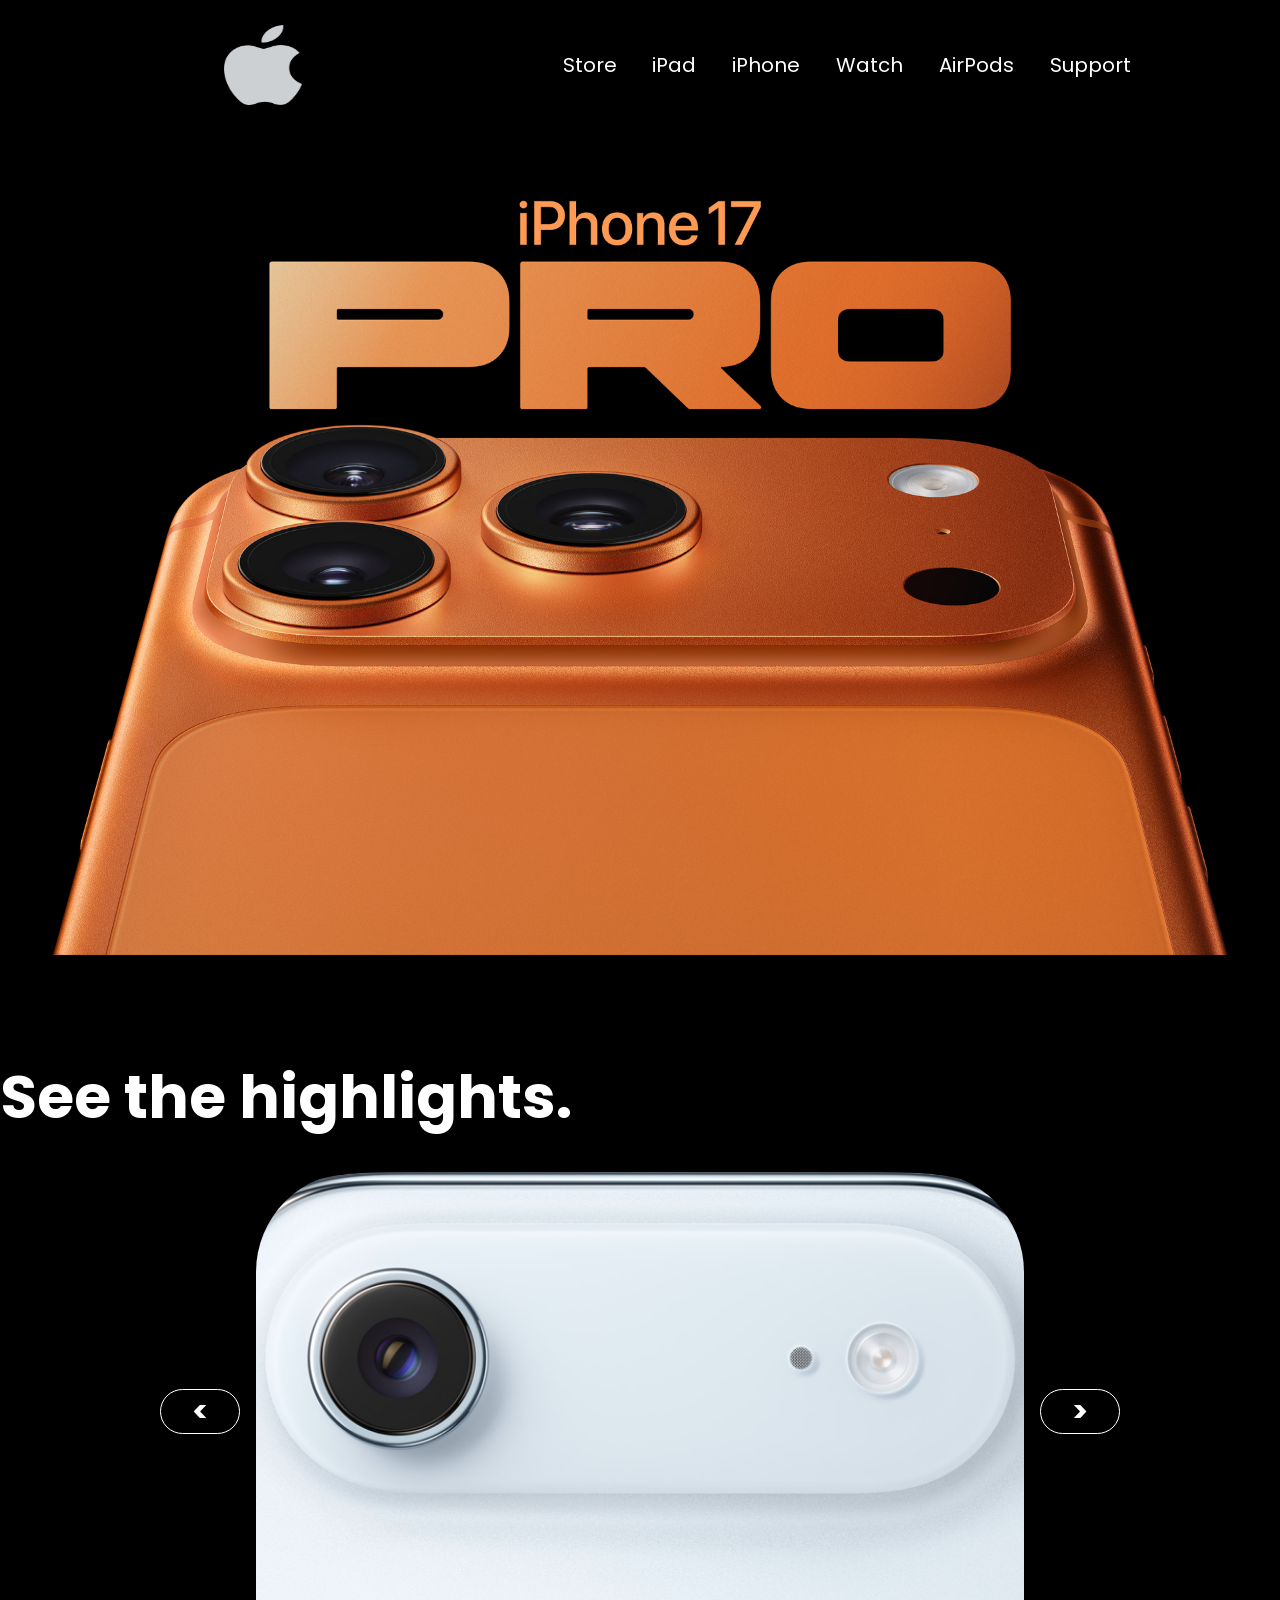
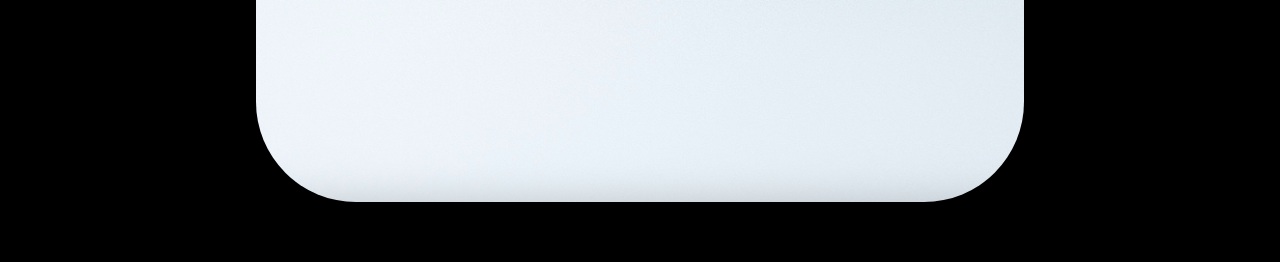
==== Project5/index.html @ 66a8f42d "⚡ Bolt: optimize asset loading and defer offscreen carousel images in Project5 - Preload critical he" ====
<!doctype html>
<html lang="en">
  <head>
    <meta charset="UTF-8" />
    <meta name="viewport" content="width=device-width, initial-scale=1.0" />
    <title>Iphone 17 pro max</title>
    <!-- Preload critical hero image above the fold to accelerate Largest Contentful Paint (LCP) -->
    <link
      rel="preload"
      as="image"
      href="./Assets/hero__bdntboqignj6_xlarge.jpg"
      fetchpriority="high"
    />
    <link rel="stylesheet" href="styles.css" />
    <link rel="preconnect" href="https://fonts.googleapis.com" />
    <link rel="preconnect" href="https://fonts.gstatic.com" crossorigin />
    <!-- Prune font weights: request only the weights used by the stylesheet (400, 600, 700) instead of all 18 variations -->
    <link
      href="https://fonts.googleapis.com/css2?family=Poppins:wght@400;600;700&display=swap"
      rel="stylesheet"
    />
  </head>

  <body>
    <header class="header">
      <div class="logo">
        <img src="./Assets/apple_179309.png" alt="the apple logo" />
        <!-- <h3>Apple</h3> -->
      </div>
      <div class="links">
        <a href="#">Store</a>
        <!-- <a href="#">Mac</a> -->
        <a href="#">iPad</a>
        <a href="#">iPhone</a>
        <a href="#">Watch</a>
        <a href="#">AirPods</a>
        <!-- <a href="#">TV & Home</a> -->
        <!-- <a href="#">Entertainment</a> -->
        <!-- <a href="#">Accessories</a> -->
        <a href="#">Support</a>
      </div>
    </header>
    <section class="main">
      <div class="hero-image">
        <!-- Priority LCP hero image with high fetch priority and asynchronous decoding to unblock main thread -->
        <img
          src="./Assets/hero__bdntboqignj6_xlarge.jpg"
          alt="Iphone 17 pro max"
          fetchpriority="high"
          decoding="async"
        />
      </div>
    </section>
    <section id="specs" class="specs">
      <div class="intro">
        <h1>See the highlights.</h1>
      </div>
      <div class="carousel">
        <div class="slider-container">
          <!-- Converted CSS background-images to HTML img elements: eager load active slide, defer offscreen slides with loading="lazy" -->
          <div id="slider1" class="slider">
            <img
              src="./Assets/iPhone-Air-PNG.png"
              alt="iPhone Air"
              class="slider-img"
              fetchpriority="high"
              decoding="async"
            />
          </div>
          <div id="slider2" class="slider">
            <img
              src="./Assets/Apple-iPhone-17-Pro-PNG-1.png"
              alt="Apple iPhone 17 Pro"
              class="slider-img"
              loading="lazy"
              decoding="async"
            />
          </div>
          <div id="slider3" class="slider">
            <img
              src="./Assets/iphone-17-green.jpg"
              alt="iPhone 17 Green"
              class="slider-img"
              loading="lazy"
              decoding="async"
            />
          </div>
        </div>
      </div>

      <div class="navigations">
        <button class="prev" id="prev"><</button>
        <button class="next" id="next">></button>
      </div>
    </section>
    <script src="scripts.js"></script>
  </body>
</html>
---- Project5/styles.css ----
* {
  padding: 0;
  margin: 0;
  box-sizing: border-box;
  font-family: "poppins", sans-serif;
}
body {
  background: paleturquoise;
  width: 100%;
  height: 100vh;
}
.header {
  background: none;
  width: 100%;
  height: 130px;
  display: flex;
  justify-content: space-evenly;
  align-items: center;
  backdrop-filter: blur(10px);
  position: fixed;
}
.header-scroll {
  backdrop-filter: blur(10px);
}
.header img {
  width: 100px;
  height: 80px;
  margin: 10px 20px;
  color: #ffff;
}
.header .logo {
  /* background: tomato; */
  width: 300px;
  height: 130px;
  display: flex;
  justify-content: center;
  align-items: center;
}
.header .logo h3 {
  font-size: 35px;
  color: #ffff;
}
.header .links {
  /* background: palegreen; */
  width: 50%;
  height: 130px;
  display: flex;
  justify-content: space-evenly;
  align-items: center;
  text-decoration: none;
}
.header .links a {
  text-decoration: none;
  color: #ffff;
  font-size: 20px;
}
.header .links a:hover {
  color: tomato;
  border-bottom: 2px solid tomato;
  transition: 0.5s;
}
.main {
  width: 100%;
  background: rgb(0, 0, 0);
}
.main .hero-image {
  width: 100%;
}
.main .hero-image img {
  width: 100%;
  margin-top: 200px;
}
/* These are the phone highlights */

.specs {
  width: 100%;
  height: 100vh;
  background: rgb(0, 0, 0);
  display: flex;
  flex-direction: column;
  justify-content: center;
  align-items: center;
  /* border-radius: 20px; */
}
.specs .intro {
  width: 100%;
  height: 150px;
  display: flex;
  justify-content: left;
  align-items: center;
  color: #ffff;
}
.specs .intro h1 {
  font-size: 60px;
}
.slider-container {
  width: 100%;
  max-width: 60vw;
  height: 70vh;
  /* background-color: rgb(243, 141, 7); */
  display: flex;
  /* flex-direction: row; */
  /* justify-content: center; */
  /* align-items: center; */
  position: relative;
  /* overflow: hidden; */
  transition: 0.5s;
}
.slider {
  min-width: 100%;
  height: 100%;
  /* background: palegreen; */
  border-radius: 100px;
}

/* Converted background images to responsive HTML img tags with object-fit: cover */
.slider-img {
  width: 100%;
  height: 100%;
  object-fit: cover;
  border-radius: 100px;
  display: block;
}

.navigations {
  /* background: silver; */
  width: 100%;
  height: 50px;
  display: flex;
  justify-content: space-evenly;
  align-items: center;
  position: absolute;
  gap: 50%;
}
.navigations button {
  width: 80px;
  height: 90%;
  border: 1px solid rgb(255, 255, 255);
  background: none;
  font-size: 30px;
  cursor: pointer;
  border-radius: 50px;
  transition: 0.5s;
  color: #ffff;
  font-weight: bold;
}
.navigations button:hover {
  background-color: rgb(255, 115, 0);
  color: #ffff;
}

.carousel {
  width: 80%;
  max-width: 60vw;
  height: 70vh;
  /* border: 2px solid green; */
  display: flex;

  /* position: relative; */
  overflow: hidden;
}
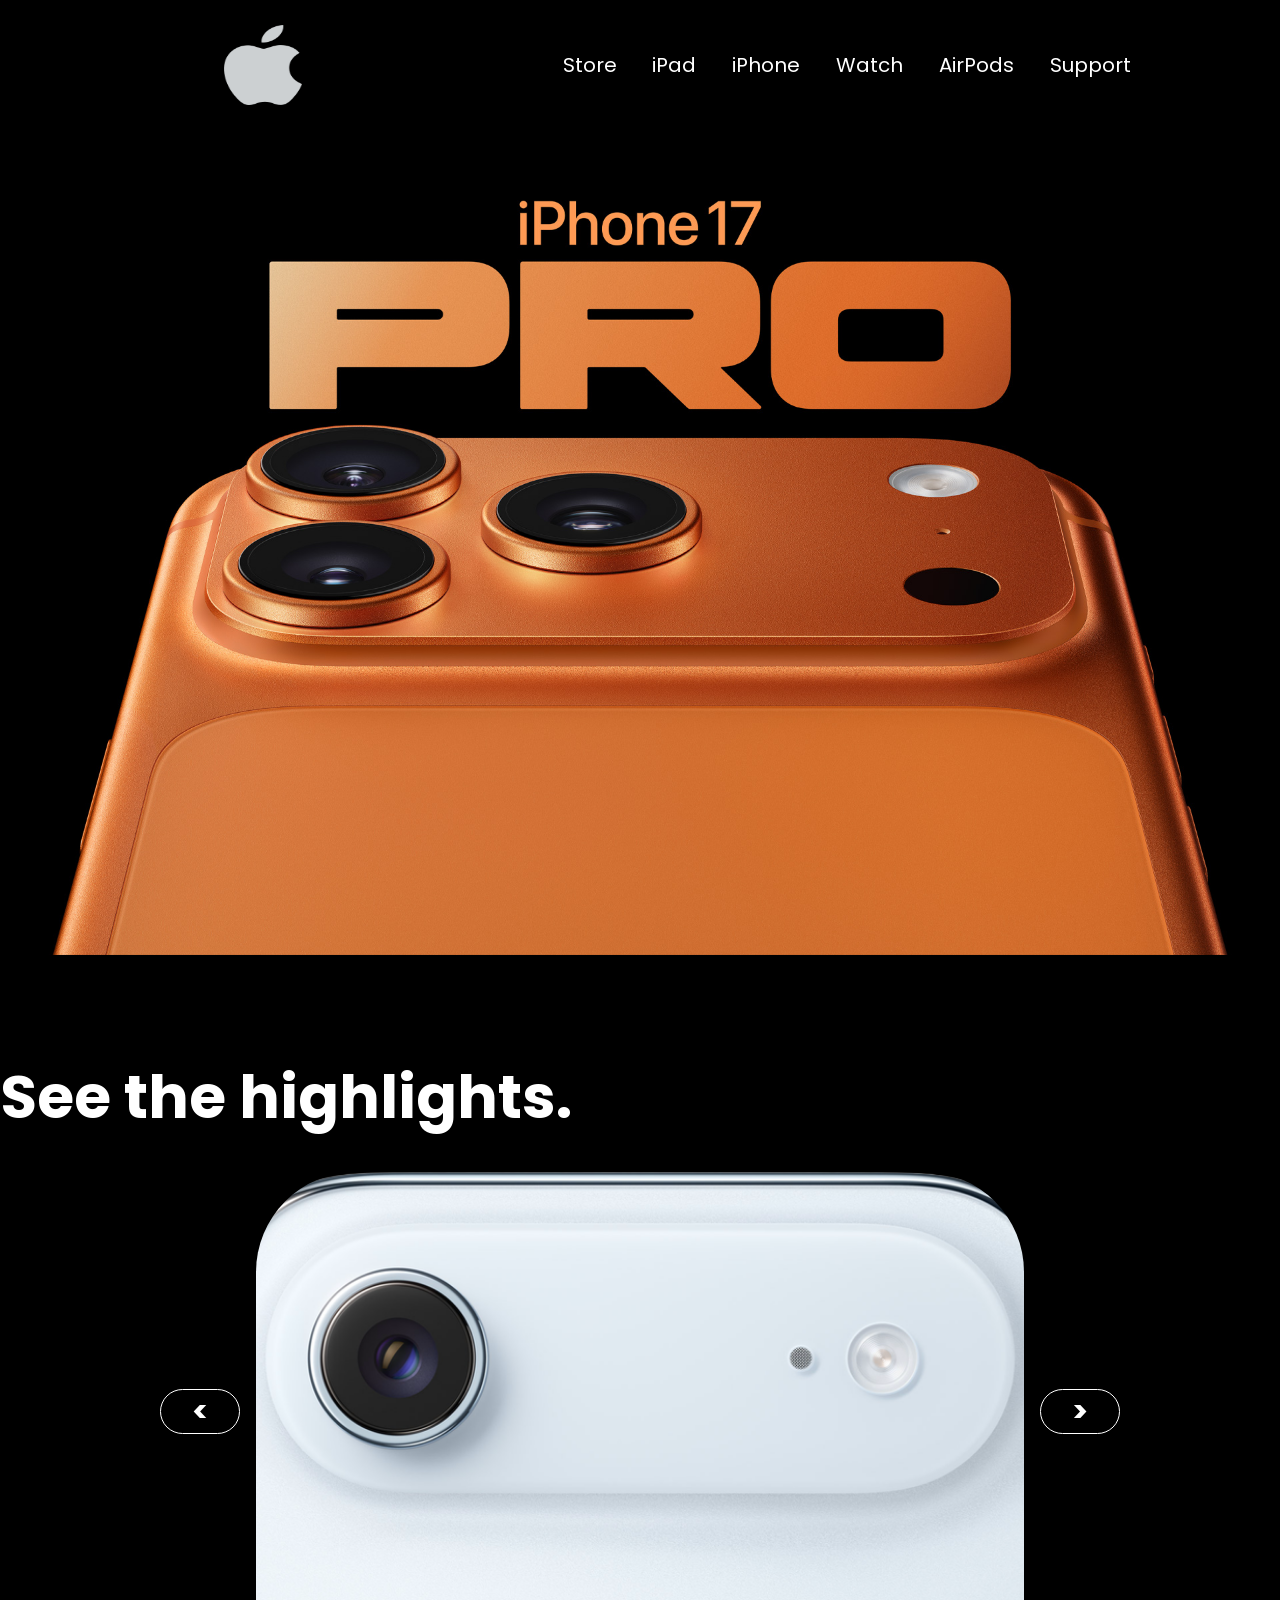
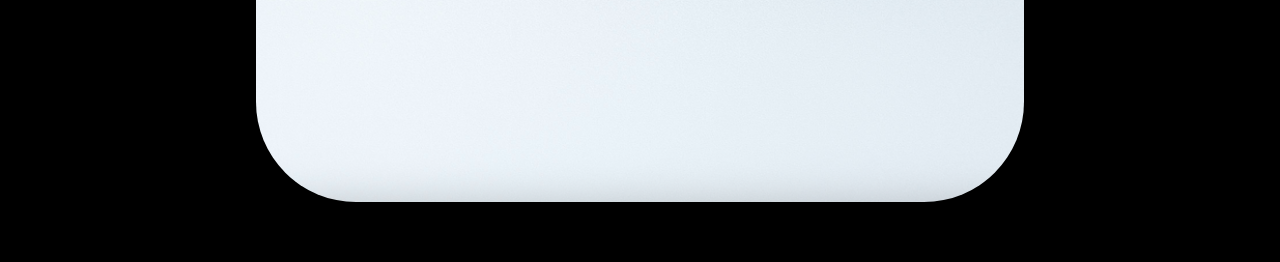
==== commit 3917d677: "⚡ Bolt: Lazy load offscreen carousel slide background images in Project5 Co-authored-by: KenRogers-x" ====
--- a/Project5/index.html
+++ b/Project5/index.html
@@ -1,98 +1,68 @@
-<!doctype html>
+<!DOCTYPE html>
 <html lang="en">
-  <head>
-    <meta charset="UTF-8" />
-    <meta name="viewport" content="width=device-width, initial-scale=1.0" />
+
+<head>
+    <meta charset="UTF-8">
+    <meta name="viewport" content="width=device-width, initial-scale=1.0">
     <title>Iphone 17 pro max</title>
-    <!-- Preload critical hero image above the fold to accelerate Largest Contentful Paint (LCP) -->
+    <link rel="stylesheet" href="styles.css">
+    <link rel="preconnect" href="https://fonts.googleapis.com">
+    <link rel="preconnect" href="https://fonts.gstatic.com" crossorigin>
     <link
-      rel="preload"
-      as="image"
-      href="./Assets/hero__bdntboqignj6_xlarge.jpg"
-      fetchpriority="high"
-    />
-    <link rel="stylesheet" href="styles.css" />
-    <link rel="preconnect" href="https://fonts.googleapis.com" />
-    <link rel="preconnect" href="https://fonts.gstatic.com" crossorigin />
-    <!-- Prune font weights: request only the weights used by the stylesheet (400, 600, 700) instead of all 18 variations -->
-    <link
-      href="https://fonts.googleapis.com/css2?family=Poppins:wght@400;600;700&display=swap"
-      rel="stylesheet"
-    />
-  </head>
+        href="https://fonts.googleapis.com/css2?family=Poppins:ital,wght@0,100;0,200;0,300;0,400;0,500;0,600;0,700;0,800;0,900;1,100;1,200;1,300;1,400;1,500;1,600;1,700;1,800;1,900&display=swap"
+        rel="stylesheet">
+</head>
 
-  <body>
+<body>
     <header class="header">
-      <div class="logo">
-        <img src="./Assets/apple_179309.png" alt="the apple logo" />
-        <!-- <h3>Apple</h3> -->
-      </div>
-      <div class="links">
-        <a href="#">Store</a>
-        <!-- <a href="#">Mac</a> -->
-        <a href="#">iPad</a>
-        <a href="#">iPhone</a>
-        <a href="#">Watch</a>
-        <a href="#">AirPods</a>
-        <!-- <a href="#">TV & Home</a> -->
-        <!-- <a href="#">Entertainment</a> -->
-        <!-- <a href="#">Accessories</a> -->
-        <a href="#">Support</a>
-      </div>
+        <div class="logo">
+            <img src="./Assets/apple_179309.png" alt="the apple logo">
+            <!-- <h3>Apple</h3> -->
+        </div>
+        <div class="links">
+            <a href="#">Store</a>
+            <!-- <a href="#">Mac</a> -->
+            <a href="#">iPad</a>
+            <a href="#">iPhone</a>
+            <a href="#">Watch</a>
+            <a href="#">AirPods</a>
+            <!-- <a href="#">TV & Home</a> -->
+            <!-- <a href="#">Entertainment</a> -->
+            <!-- <a href="#">Accessories</a> -->
+            <a href="#">Support</a>
+
+        </div>
+
     </header>
     <section class="main">
-      <div class="hero-image">
-        <!-- Priority LCP hero image with high fetch priority and asynchronous decoding to unblock main thread -->
-        <img
-          src="./Assets/hero__bdntboqignj6_xlarge.jpg"
-          alt="Iphone 17 pro max"
-          fetchpriority="high"
-          decoding="async"
-        />
-      </div>
+        <div class="hero-image">
+            <img src="./Assets/hero__bdntboqignj6_xlarge.jpg" alt="Iphone 17 pro max">
+        </div>
+
     </section>
     <section id="specs" class="specs">
-      <div class="intro">
-        <h1>See the highlights.</h1>
-      </div>
-      <div class="carousel">
-        <div class="slider-container">
-          <!-- Converted CSS background-images to HTML img elements: eager load active slide, defer offscreen slides with loading="lazy" -->
-          <div id="slider1" class="slider">
-            <img
-              src="./Assets/iPhone-Air-PNG.png"
-              alt="iPhone Air"
-              class="slider-img"
-              fetchpriority="high"
-              decoding="async"
-            />
-          </div>
-          <div id="slider2" class="slider">
-            <img
-              src="./Assets/Apple-iPhone-17-Pro-PNG-1.png"
-              alt="Apple iPhone 17 Pro"
-              class="slider-img"
-              loading="lazy"
-              decoding="async"
-            />
-          </div>
-          <div id="slider3" class="slider">
-            <img
-              src="./Assets/iphone-17-green.jpg"
-              alt="iPhone 17 Green"
-              class="slider-img"
-              loading="lazy"
-              decoding="async"
-            />
-          </div>
+        <div class="intro">
+            <h1>
+                See the highlights.
+            </h1>
         </div>
-      </div>
+        <div class="carousel">
+            <div class="slider-container">
+                <!-- Slide 1 is immediately visible when scrolled to, loaded eagerly -->
+                <div id="slider1" class="slider"></div>
+                <!-- Offscreen slides 2 & 3: lazy loaded via data-bg when navigated to -->
+                <div id="slider2" class="slider" data-bg="./Assets/Apple-iPhone-17-Pro-PNG-1.png"></div>
+                <div id="slider3" class="slider" data-bg="./Assets/iphone-17-green.jpg"></div>
+            </div>
+        </div>
 
-      <div class="navigations">
-        <button class="prev" id="prev"><</button>
-        <button class="next" id="next">></button>
-      </div>
+        <div class="navigations">
+            <button class="prev" id="prev"><</button>
+            <button class="next" id="next">></button>
+        </div>
+
     </section>
     <script src="scripts.js"></script>
-  </body>
-</html>
+</body>
+
+</html>
--- a/Project5/styles.css
+++ b/Project5/styles.css
@@ -1,161 +1,174 @@
-* {
-  padding: 0;
-  margin: 0;
-  box-sizing: border-box;
-  font-family: "poppins", sans-serif;
+*{
+    padding: 0;
+    margin: 0;
+    box-sizing: border-box;
+    font-family: 'poppins', sans-serif;
 }
-body {
-  background: paleturquoise;
-  width: 100%;
-  height: 100vh;
+body{
+    background: paleturquoise;
+    width: 100%;
+    height: 100vh;
+
 }
-.header {
-  background: none;
-  width: 100%;
-  height: 130px;
-  display: flex;
-  justify-content: space-evenly;
-  align-items: center;
-  backdrop-filter: blur(10px);
-  position: fixed;
+.header{
+    background: none;
+    width: 100%;
+    height: 130px;
+    display: flex;
+    justify-content: space-evenly;
+    align-items: center;
+    backdrop-filter: blur(10px);
+    position: fixed;
 }
-.header-scroll {
-  backdrop-filter: blur(10px);
+.header-scroll{
+    backdrop-filter: blur(10px);
 }
-.header img {
-  width: 100px;
-  height: 80px;
-  margin: 10px 20px;
-  color: #ffff;
+.header img{
+    width: 100px;
+    height: 80px;
+    margin: 10px 20px;
+    color: #ffff;
 }
-.header .logo {
-  /* background: tomato; */
-  width: 300px;
-  height: 130px;
-  display: flex;
-  justify-content: center;
-  align-items: center;
+.header .logo{
+    /* background: tomato; */
+    width: 300px;
+    height: 130px;
+    display: flex;
+    justify-content: center;
+    align-items: center;
 }
-.header .logo h3 {
-  font-size: 35px;
-  color: #ffff;
+.header .logo h3{
+    font-size: 35px;
+    color: #ffff;
+
 }
-.header .links {
-  /* background: palegreen; */
-  width: 50%;
-  height: 130px;
-  display: flex;
-  justify-content: space-evenly;
-  align-items: center;
-  text-decoration: none;
+.header .links{
+    /* background: palegreen; */
+    width: 50%;
+    height: 130px;
+    display: flex;
+    justify-content: space-evenly;
+    align-items: center;
+    text-decoration: none;
 }
-.header .links a {
-  text-decoration: none;
-  color: #ffff;
-  font-size: 20px;
+.header .links a{
+    text-decoration: none;
+    color: #ffff;
+    font-size: 20px;
+
 }
-.header .links a:hover {
-  color: tomato;
-  border-bottom: 2px solid tomato;
-  transition: 0.5s;
+.header .links a:hover{
+    color: tomato;
+    border-bottom: 2px solid tomato;
+    transition: 0.5s;
 }
-.main {
-  width: 100%;
-  background: rgb(0, 0, 0);
+.main{
+    width: 100%;
+    background: rgb(0, 0, 0);
+    
 }
-.main .hero-image {
-  width: 100%;
+.main .hero-image{
+    width: 100%;
+    
+
 }
-.main .hero-image img {
-  width: 100%;
-  margin-top: 200px;
+.main .hero-image img{
+    width: 100%;
+    margin-top: 200px;
 }
 /* These are the phone highlights */
 
-.specs {
-  width: 100%;
-  height: 100vh;
-  background: rgb(0, 0, 0);
-  display: flex;
-  flex-direction: column;
-  justify-content: center;
-  align-items: center;
-  /* border-radius: 20px; */
+.specs{
+    width: 100%;
+    height: 100vh;
+    background: rgb(0, 0, 0);
+    display: flex;
+    flex-direction: column;
+    justify-content: center;
+    align-items: center;
+    /* border-radius: 20px; */
 }
-.specs .intro {
-  width: 100%;
-  height: 150px;
-  display: flex;
-  justify-content: left;
-  align-items: center;
-  color: #ffff;
+.specs .intro{
+    width: 100%;
+    height: 150px;
+    display: flex;
+    justify-content: left;
+    align-items: center;
+    color: #ffff;
 }
-.specs .intro h1 {
-  font-size: 60px;
+.specs .intro h1{
+    font-size: 60px;
 }
-.slider-container {
-  width: 100%;
-  max-width: 60vw;
-  height: 70vh;
-  /* background-color: rgb(243, 141, 7); */
-  display: flex;
-  /* flex-direction: row; */
-  /* justify-content: center; */
-  /* align-items: center; */
-  position: relative;
-  /* overflow: hidden; */
-  transition: 0.5s;
+.slider-container{
+    width: 100%;
+    max-width: 60vw;
+    height: 70vh;
+    /* background-color: rgb(243, 141, 7); */
+    display: flex;
+    /* flex-direction: row; */
+    /* justify-content: center; */
+    /* align-items: center; */
+    position: relative;
+    /* overflow: hidden; */
+    transition: 0.5s;
 }
-.slider {
-  min-width: 100%;
-  height: 100%;
-  /* background: palegreen; */
-  border-radius: 100px;
+.slider{
+    min-width: 100%;
+    height: 100%;
+    /* background: palegreen; */
+    border-radius: 100px;
 }
 
-/* Converted background images to responsive HTML img tags with object-fit: cover */
-.slider-img {
-  width: 100%;
-  height: 100%;
-  object-fit: cover;
-  border-radius: 100px;
-  display: block;
+#slider1{
+    background: url(./Assets/iPhone-Air-PNG.png) no-repeat center center/cover;
+}
+/* Offscreen slider backgrounds are deferred and loaded on demand */
+#slider2, #slider3 {
+    background-repeat: no-repeat;
+    background-position: center center;
+    background-size: cover;
 }
 
-.navigations {
-  /* background: silver; */
-  width: 100%;
-  height: 50px;
-  display: flex;
-  justify-content: space-evenly;
-  align-items: center;
-  position: absolute;
-  gap: 50%;
+.navigations{
+    /* background: silver; */
+    width: 100%;
+    height: 50px;
+    display: flex;
+    justify-content: space-evenly;
+    align-items: center;
+    position: absolute;
+    gap: 50%;
 }
-.navigations button {
-  width: 80px;
-  height: 90%;
-  border: 1px solid rgb(255, 255, 255);
-  background: none;
-  font-size: 30px;
-  cursor: pointer;
-  border-radius: 50px;
-  transition: 0.5s;
-  color: #ffff;
-  font-weight: bold;
+.navigations button{
+    width: 80px;
+    height: 90%;
+    border: 1px solid rgb(255, 255, 255);
+    background: none;
+    font-size: 30px;
+    cursor: pointer;
+    border-radius: 50px;
+    transition: 0.5s;
+    color: #ffff;
+    font-weight: bold;
+
+    
+
 }
-.navigations button:hover {
-  background-color: rgb(255, 115, 0);
-  color: #ffff;
+.navigations button:hover{
+    background-color: rgb(255, 115, 0);
+    color: #ffff;
 }
 
 .carousel {
-  width: 80%;
-  max-width: 60vw;
-  height: 70vh;
-  /* border: 2px solid green; */
-  display: flex;
+    width: 80%;
+    max-width: 60vw;
+    height: 70vh;
+    /* border: 2px solid green; */
+    display: flex;
+    
+    /* position: relative; */
+    overflow: hidden;
+}
 
-  /* position: relative; */
-  overflow: hidden;
-}
+
+
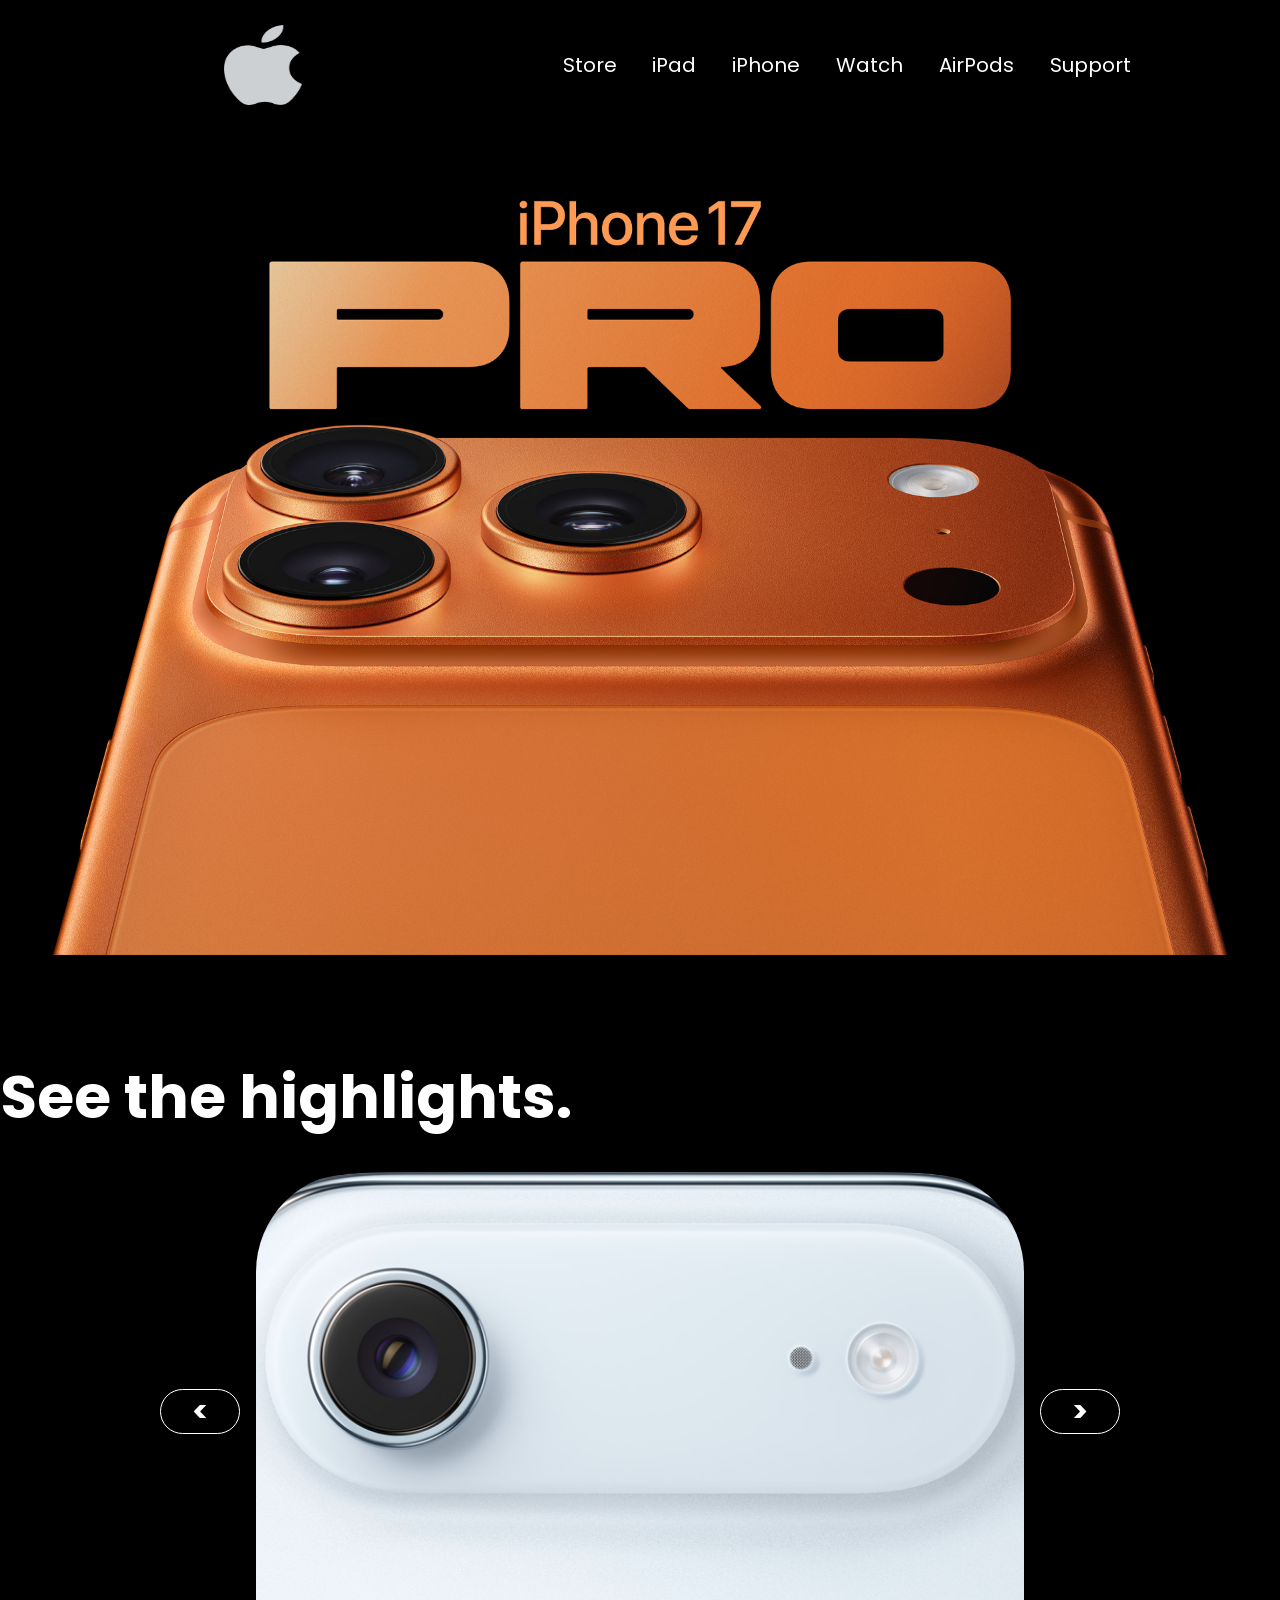
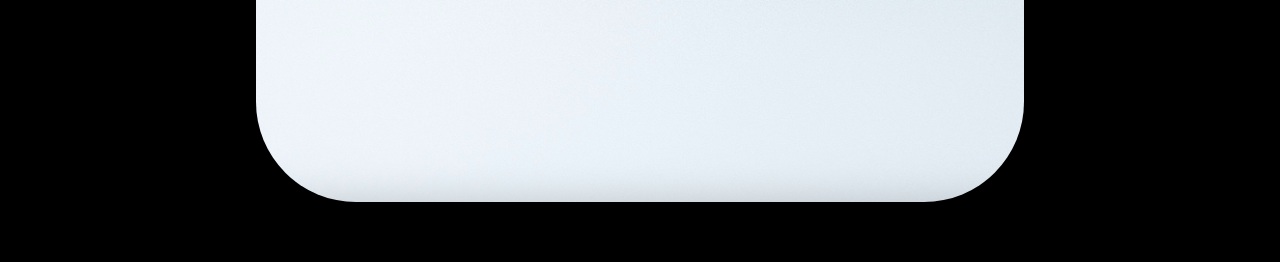
==== commit 20cf547a: "⚡ Bolt: optimize hero LCP and prune fonts in Project5 Co-authored-by: KenRogers-xpro <183752896+KenR" ====
--- a/Project5/index.html
+++ b/Project5/index.html
@@ -1,68 +1,98 @@
-<!DOCTYPE html>
+<!doctype html>
 <html lang="en">
+  <head>
+    <meta charset="UTF-8" />
+    <meta name="viewport" content="width=device-width, initial-scale=1.0" />
+    <title>Iphone 17 pro max</title>
+    <!-- Preload critical hero image above the fold to accelerate Largest Contentful Paint (LCP) -->
+    <link
+      rel="preload"
+      as="image"
+      href="./Assets/hero__bdntboqignj6_xlarge.jpg"
+      fetchpriority="high"
+    />
+    <link rel="stylesheet" href="styles.css" />
+    <link rel="preconnect" href="https://fonts.googleapis.com" />
+    <link rel="preconnect" href="https://fonts.gstatic.com" crossorigin />
+    <!-- Prune font weights: request only the weights used by the stylesheet (400, 600, 700) instead of all 18 variations -->
+    <link
+      href="https://fonts.googleapis.com/css2?family=Poppins:wght@400;600;700&display=swap"
+      rel="stylesheet"
+    />
+  </head>
 
-<head>
-    <meta charset="UTF-8">
-    <meta name="viewport" content="width=device-width, initial-scale=1.0">
-    <title>Iphone 17 pro max</title>
-    <link rel="stylesheet" href="styles.css">
-    <link rel="preconnect" href="https://fonts.googleapis.com">
-    <link rel="preconnect" href="https://fonts.gstatic.com" crossorigin>
-    <link
-        href="https://fonts.googleapis.com/css2?family=Poppins:ital,wght@0,100;0,200;0,300;0,400;0,500;0,600;0,700;0,800;0,900;1,100;1,200;1,300;1,400;1,500;1,600;1,700;1,800;1,900&display=swap"
-        rel="stylesheet">
-</head>
-
-<body>
+  <body>
     <header class="header">
-        <div class="logo">
-            <img src="./Assets/apple_179309.png" alt="the apple logo">
-            <!-- <h3>Apple</h3> -->
-        </div>
-        <div class="links">
-            <a href="#">Store</a>
-            <!-- <a href="#">Mac</a> -->
-            <a href="#">iPad</a>
-            <a href="#">iPhone</a>
-            <a href="#">Watch</a>
-            <a href="#">AirPods</a>
-            <!-- <a href="#">TV & Home</a> -->
-            <!-- <a href="#">Entertainment</a> -->
-            <!-- <a href="#">Accessories</a> -->
-            <a href="#">Support</a>
-
-        </div>
-
+      <div class="logo">
+        <img src="./Assets/apple_179309.png" alt="the apple logo" />
+        <!-- <h3>Apple</h3> -->
+      </div>
+      <div class="links">
+        <a href="#">Store</a>
+        <!-- <a href="#">Mac</a> -->
+        <a href="#">iPad</a>
+        <a href="#">iPhone</a>
+        <a href="#">Watch</a>
+        <a href="#">AirPods</a>
+        <!-- <a href="#">TV & Home</a> -->
+        <!-- <a href="#">Entertainment</a> -->
+        <!-- <a href="#">Accessories</a> -->
+        <a href="#">Support</a>
+      </div>
     </header>
     <section class="main">
-        <div class="hero-image">
-            <img src="./Assets/hero__bdntboqignj6_xlarge.jpg" alt="Iphone 17 pro max">
-        </div>
-
+      <div class="hero-image">
+        <!-- Priority LCP hero image with high fetch priority and asynchronous decoding to unblock main thread -->
+        <img
+          src="./Assets/hero__bdntboqignj6_xlarge.jpg"
+          alt="Iphone 17 pro max"
+          fetchpriority="high"
+          decoding="async"
+        />
+      </div>
     </section>
     <section id="specs" class="specs">
-        <div class="intro">
-            <h1>
-                See the highlights.
-            </h1>
+      <div class="intro">
+        <h1>See the highlights.</h1>
+      </div>
+      <div class="carousel">
+        <div class="slider-container">
+          <!-- Converted CSS background-images to HTML img elements: eager load active slide, defer offscreen slides with loading="lazy" -->
+          <div id="slider1" class="slider">
+            <img
+              src="./Assets/iPhone-Air-PNG.png"
+              alt="iPhone Air"
+              class="slider-img"
+              fetchpriority="high"
+              decoding="async"
+            />
+          </div>
+          <div id="slider2" class="slider">
+            <img
+              src="./Assets/Apple-iPhone-17-Pro-PNG-1.png"
+              alt="Apple iPhone 17 Pro"
+              class="slider-img"
+              loading="lazy"
+              decoding="async"
+            />
+          </div>
+          <div id="slider3" class="slider">
+            <img
+              src="./Assets/iphone-17-green.jpg"
+              alt="iPhone 17 Green"
+              class="slider-img"
+              loading="lazy"
+              decoding="async"
+            />
+          </div>
         </div>
-        <div class="carousel">
-            <div class="slider-container">
-                <!-- Slide 1 is immediately visible when scrolled to, loaded eagerly -->
-                <div id="slider1" class="slider"></div>
-                <!-- Offscreen slides 2 & 3: lazy loaded via data-bg when navigated to -->
-                <div id="slider2" class="slider" data-bg="./Assets/Apple-iPhone-17-Pro-PNG-1.png"></div>
-                <div id="slider3" class="slider" data-bg="./Assets/iphone-17-green.jpg"></div>
-            </div>
-        </div>
+      </div>
 
-        <div class="navigations">
-            <button class="prev" id="prev"><</button>
-            <button class="next" id="next">></button>
-        </div>
-
+      <div class="navigations">
+        <button class="prev" id="prev"><</button>
+        <button class="next" id="next">></button>
+      </div>
     </section>
     <script src="scripts.js"></script>
-</body>
-
-</html>+  </body>
+</html>
--- a/Project5/styles.css
+++ b/Project5/styles.css
@@ -1,174 +1,161 @@
-*{
-    padding: 0;
-    margin: 0;
-    box-sizing: border-box;
-    font-family: 'poppins', sans-serif;
+* {
+  padding: 0;
+  margin: 0;
+  box-sizing: border-box;
+  font-family: "poppins", sans-serif;
 }
-body{
-    background: paleturquoise;
-    width: 100%;
-    height: 100vh;
-
+body {
+  background: paleturquoise;
+  width: 100%;
+  height: 100vh;
 }
-.header{
-    background: none;
-    width: 100%;
-    height: 130px;
-    display: flex;
-    justify-content: space-evenly;
-    align-items: center;
-    backdrop-filter: blur(10px);
-    position: fixed;
+.header {
+  background: none;
+  width: 100%;
+  height: 130px;
+  display: flex;
+  justify-content: space-evenly;
+  align-items: center;
+  backdrop-filter: blur(10px);
+  position: fixed;
 }
-.header-scroll{
-    backdrop-filter: blur(10px);
+.header-scroll {
+  backdrop-filter: blur(10px);
 }
-.header img{
-    width: 100px;
-    height: 80px;
-    margin: 10px 20px;
-    color: #ffff;
+.header img {
+  width: 100px;
+  height: 80px;
+  margin: 10px 20px;
+  color: #ffff;
 }
-.header .logo{
-    /* background: tomato; */
-    width: 300px;
-    height: 130px;
-    display: flex;
-    justify-content: center;
-    align-items: center;
+.header .logo {
+  /* background: tomato; */
+  width: 300px;
+  height: 130px;
+  display: flex;
+  justify-content: center;
+  align-items: center;
 }
-.header .logo h3{
-    font-size: 35px;
-    color: #ffff;
-
+.header .logo h3 {
+  font-size: 35px;
+  color: #ffff;
 }
-.header .links{
-    /* background: palegreen; */
-    width: 50%;
-    height: 130px;
-    display: flex;
-    justify-content: space-evenly;
-    align-items: center;
-    text-decoration: none;
+.header .links {
+  /* background: palegreen; */
+  width: 50%;
+  height: 130px;
+  display: flex;
+  justify-content: space-evenly;
+  align-items: center;
+  text-decoration: none;
 }
-.header .links a{
-    text-decoration: none;
-    color: #ffff;
-    font-size: 20px;
-
+.header .links a {
+  text-decoration: none;
+  color: #ffff;
+  font-size: 20px;
 }
-.header .links a:hover{
-    color: tomato;
-    border-bottom: 2px solid tomato;
-    transition: 0.5s;
+.header .links a:hover {
+  color: tomato;
+  border-bottom: 2px solid tomato;
+  transition: 0.5s;
 }
-.main{
-    width: 100%;
-    background: rgb(0, 0, 0);
-    
+.main {
+  width: 100%;
+  background: rgb(0, 0, 0);
 }
-.main .hero-image{
-    width: 100%;
-    
-
+.main .hero-image {
+  width: 100%;
 }
-.main .hero-image img{
-    width: 100%;
-    margin-top: 200px;
+.main .hero-image img {
+  width: 100%;
+  margin-top: 200px;
 }
 /* These are the phone highlights */
 
-.specs{
-    width: 100%;
-    height: 100vh;
-    background: rgb(0, 0, 0);
-    display: flex;
-    flex-direction: column;
-    justify-content: center;
-    align-items: center;
-    /* border-radius: 20px; */
+.specs {
+  width: 100%;
+  height: 100vh;
+  background: rgb(0, 0, 0);
+  display: flex;
+  flex-direction: column;
+  justify-content: center;
+  align-items: center;
+  /* border-radius: 20px; */
 }
-.specs .intro{
-    width: 100%;
-    height: 150px;
-    display: flex;
-    justify-content: left;
-    align-items: center;
-    color: #ffff;
+.specs .intro {
+  width: 100%;
+  height: 150px;
+  display: flex;
+  justify-content: left;
+  align-items: center;
+  color: #ffff;
 }
-.specs .intro h1{
-    font-size: 60px;
+.specs .intro h1 {
+  font-size: 60px;
 }
-.slider-container{
-    width: 100%;
-    max-width: 60vw;
-    height: 70vh;
-    /* background-color: rgb(243, 141, 7); */
-    display: flex;
-    /* flex-direction: row; */
-    /* justify-content: center; */
-    /* align-items: center; */
-    position: relative;
-    /* overflow: hidden; */
-    transition: 0.5s;
+.slider-container {
+  width: 100%;
+  max-width: 60vw;
+  height: 70vh;
+  /* background-color: rgb(243, 141, 7); */
+  display: flex;
+  /* flex-direction: row; */
+  /* justify-content: center; */
+  /* align-items: center; */
+  position: relative;
+  /* overflow: hidden; */
+  transition: 0.5s;
 }
-.slider{
-    min-width: 100%;
-    height: 100%;
-    /* background: palegreen; */
-    border-radius: 100px;
+.slider {
+  min-width: 100%;
+  height: 100%;
+  /* background: palegreen; */
+  border-radius: 100px;
 }
 
-#slider1{
-    background: url(./Assets/iPhone-Air-PNG.png) no-repeat center center/cover;
-}
-/* Offscreen slider backgrounds are deferred and loaded on demand */
-#slider2, #slider3 {
-    background-repeat: no-repeat;
-    background-position: center center;
-    background-size: cover;
+/* Converted background images to responsive HTML img tags with object-fit: cover */
+.slider-img {
+  width: 100%;
+  height: 100%;
+  object-fit: cover;
+  border-radius: 100px;
+  display: block;
 }
 
-.navigations{
-    /* background: silver; */
-    width: 100%;
-    height: 50px;
-    display: flex;
-    justify-content: space-evenly;
-    align-items: center;
-    position: absolute;
-    gap: 50%;
+.navigations {
+  /* background: silver; */
+  width: 100%;
+  height: 50px;
+  display: flex;
+  justify-content: space-evenly;
+  align-items: center;
+  position: absolute;
+  gap: 50%;
 }
-.navigations button{
-    width: 80px;
-    height: 90%;
-    border: 1px solid rgb(255, 255, 255);
-    background: none;
-    font-size: 30px;
-    cursor: pointer;
-    border-radius: 50px;
-    transition: 0.5s;
-    color: #ffff;
-    font-weight: bold;
-
-    
-
+.navigations button {
+  width: 80px;
+  height: 90%;
+  border: 1px solid rgb(255, 255, 255);
+  background: none;
+  font-size: 30px;
+  cursor: pointer;
+  border-radius: 50px;
+  transition: 0.5s;
+  color: #ffff;
+  font-weight: bold;
 }
-.navigations button:hover{
-    background-color: rgb(255, 115, 0);
-    color: #ffff;
+.navigations button:hover {
+  background-color: rgb(255, 115, 0);
+  color: #ffff;
 }
 
 .carousel {
-    width: 80%;
-    max-width: 60vw;
-    height: 70vh;
-    /* border: 2px solid green; */
-    display: flex;
-    
-    /* position: relative; */
-    overflow: hidden;
+  width: 80%;
+  max-width: 60vw;
+  height: 70vh;
+  /* border: 2px solid green; */
+  display: flex;
+
+  /* position: relative; */
+  overflow: hidden;
 }
-
-
-
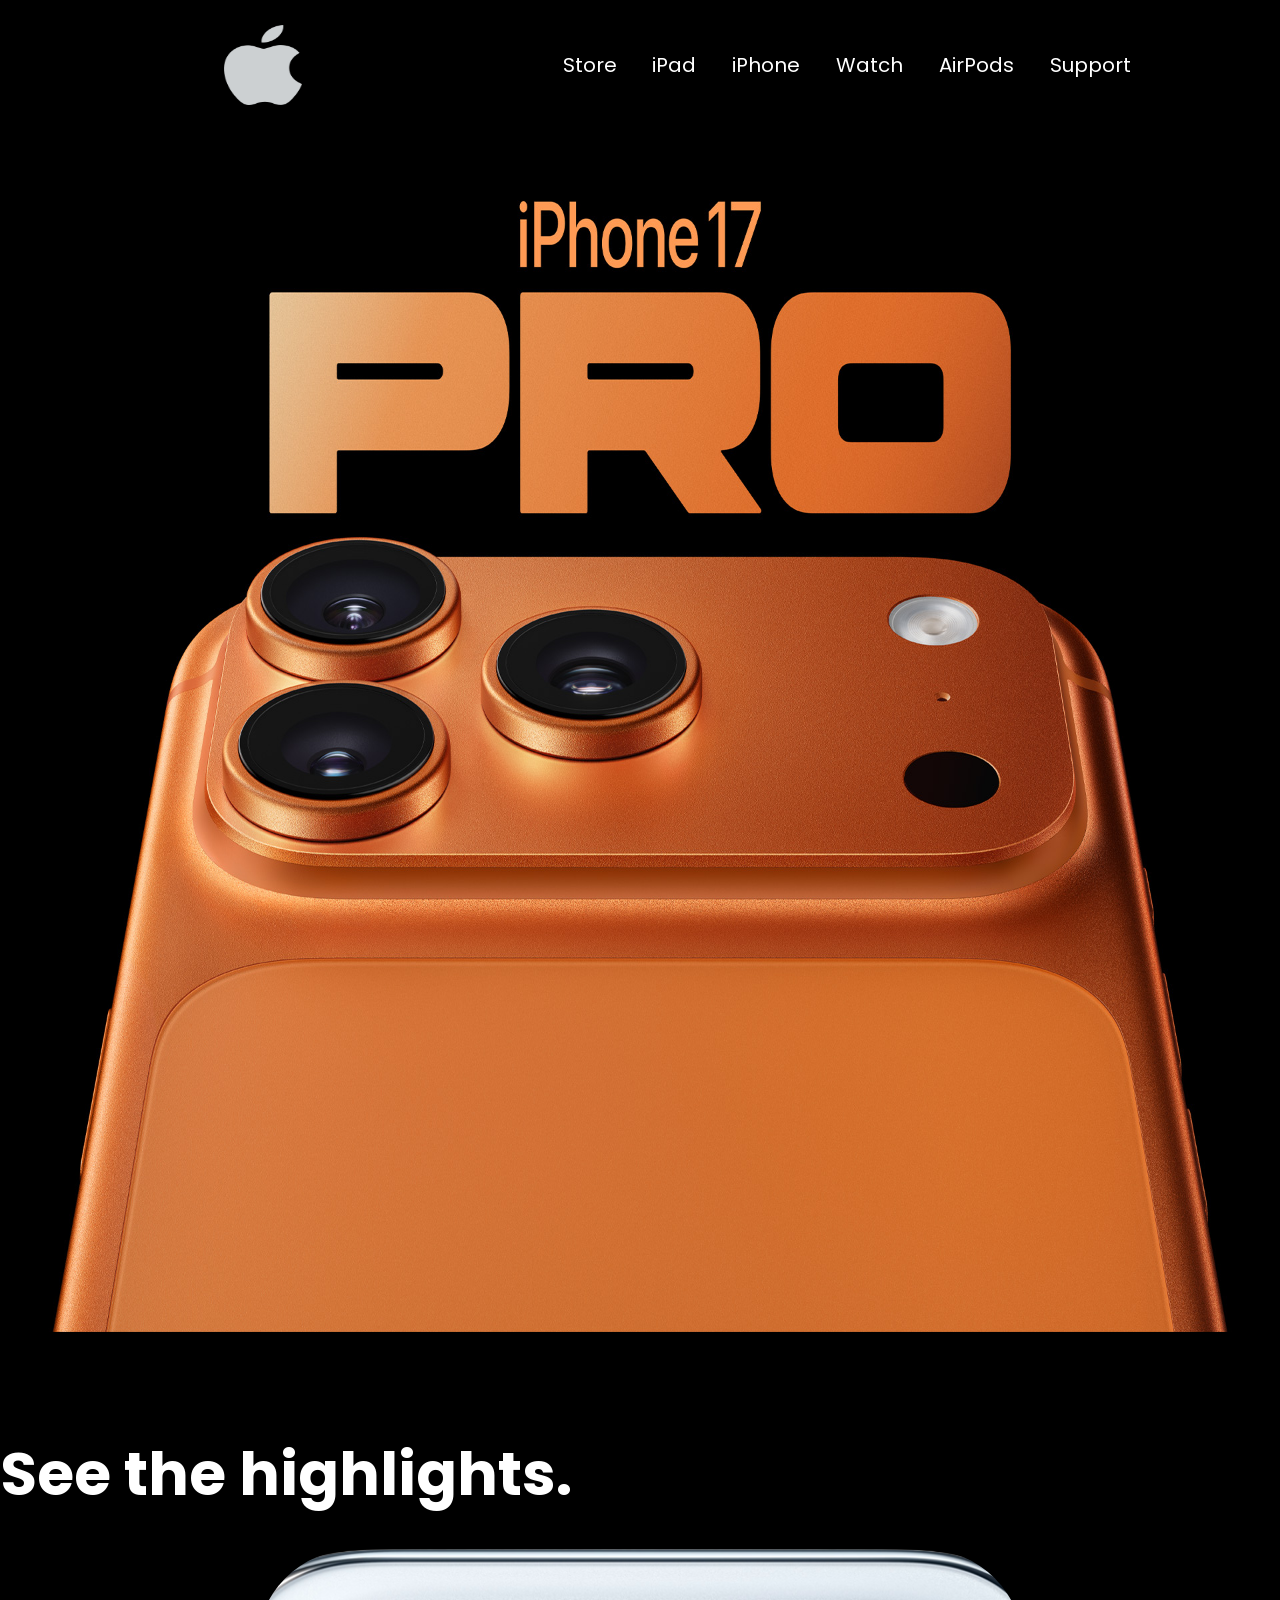
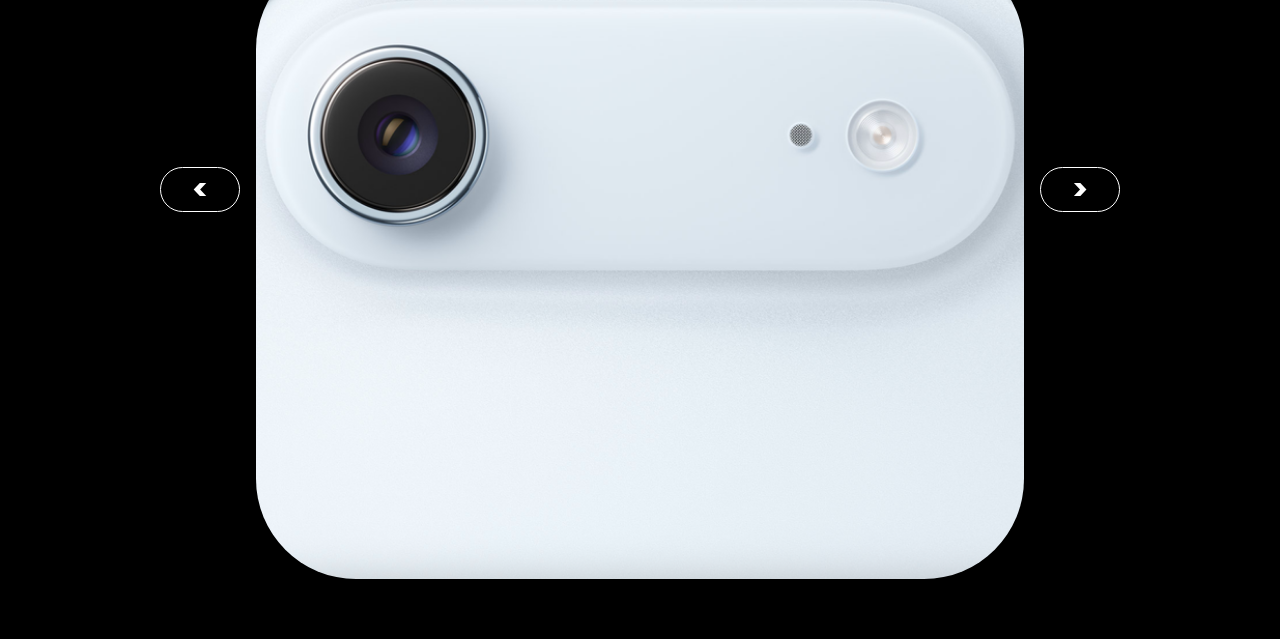
==== commit d1df8a01: "⚡ Bolt: optimize Google Fonts and hero LCP in Project5 Co-authored-by: KenRogers-xpro <183752896+Ken" ====
--- a/Project5/index.html
+++ b/Project5/index.html
@@ -1,98 +1,69 @@
-<!doctype html>
+<!DOCTYPE html>
 <html lang="en">
-  <head>
-    <meta charset="UTF-8" />
-    <meta name="viewport" content="width=device-width, initial-scale=1.0" />
+
+<head>
+    <meta charset="UTF-8">
+    <meta name="viewport" content="width=device-width, initial-scale=1.0">
     <title>Iphone 17 pro max</title>
-    <!-- Preload critical hero image above the fold to accelerate Largest Contentful Paint (LCP) -->
+    <link rel="stylesheet" href="styles.css">
+    <link rel="preconnect" href="https://fonts.googleapis.com">
+    <link rel="preconnect" href="https://fonts.gstatic.com" crossorigin>
+    <!-- Performance optimization: Only load weights used by the page (400 and 700 normal), saving ~89% font CSS payload -->
     <link
-      rel="preload"
-      as="image"
-      href="./Assets/hero__bdntboqignj6_xlarge.jpg"
-      fetchpriority="high"
-    />
-    <link rel="stylesheet" href="styles.css" />
-    <link rel="preconnect" href="https://fonts.googleapis.com" />
-    <link rel="preconnect" href="https://fonts.gstatic.com" crossorigin />
-    <!-- Prune font weights: request only the weights used by the stylesheet (400, 600, 700) instead of all 18 variations -->
-    <link
-      href="https://fonts.googleapis.com/css2?family=Poppins:wght@400;600;700&display=swap"
-      rel="stylesheet"
-    />
-  </head>
+        href="https://fonts.googleapis.com/css2?family=Poppins:wght@400;700&display=swap"
+        rel="stylesheet">
+</head>
 
-  <body>
+<body>
     <header class="header">
-      <div class="logo">
-        <img src="./Assets/apple_179309.png" alt="the apple logo" />
-        <!-- <h3>Apple</h3> -->
-      </div>
-      <div class="links">
-        <a href="#">Store</a>
-        <!-- <a href="#">Mac</a> -->
-        <a href="#">iPad</a>
-        <a href="#">iPhone</a>
-        <a href="#">Watch</a>
-        <a href="#">AirPods</a>
-        <!-- <a href="#">TV & Home</a> -->
-        <!-- <a href="#">Entertainment</a> -->
-        <!-- <a href="#">Accessories</a> -->
-        <a href="#">Support</a>
-      </div>
+        <div class="logo">
+            <!-- Performance: Explicit intrinsic dimensions prevent layout shifts (CLS) -->
+            <img src="./Assets/apple_179309.png" alt="the apple logo" width="512" height="512">
+            <!-- <h3>Apple</h3> -->
+        </div>
+        <div class="links">
+            <a href="#">Store</a>
+            <!-- <a href="#">Mac</a> -->
+            <a href="#">iPad</a>
+            <a href="#">iPhone</a>
+            <a href="#">Watch</a>
+            <a href="#">AirPods</a>
+            <!-- <a href="#">TV & Home</a> -->
+            <!-- <a href="#">Entertainment</a> -->
+            <!-- <a href="#">Accessories</a> -->
+            <a href="#">Support</a>
+
+        </div>
+
     </header>
     <section class="main">
-      <div class="hero-image">
-        <!-- Priority LCP hero image with high fetch priority and asynchronous decoding to unblock main thread -->
-        <img
-          src="./Assets/hero__bdntboqignj6_xlarge.jpg"
-          alt="Iphone 17 pro max"
-          fetchpriority="high"
-          decoding="async"
-        />
-      </div>
+        <div class="hero-image">
+            <!-- Performance: High priority fetching for above-the-fold LCP image and intrinsic dimensions to avoid layout shift -->
+            <img src="./Assets/hero__bdntboqignj6_xlarge.jpg" alt="Iphone 17 pro max" fetchpriority="high" width="1920" height="1132">
+        </div>
+
     </section>
     <section id="specs" class="specs">
-      <div class="intro">
-        <h1>See the highlights.</h1>
-      </div>
-      <div class="carousel">
-        <div class="slider-container">
-          <!-- Converted CSS background-images to HTML img elements: eager load active slide, defer offscreen slides with loading="lazy" -->
-          <div id="slider1" class="slider">
-            <img
-              src="./Assets/iPhone-Air-PNG.png"
-              alt="iPhone Air"
-              class="slider-img"
-              fetchpriority="high"
-              decoding="async"
-            />
-          </div>
-          <div id="slider2" class="slider">
-            <img
-              src="./Assets/Apple-iPhone-17-Pro-PNG-1.png"
-              alt="Apple iPhone 17 Pro"
-              class="slider-img"
-              loading="lazy"
-              decoding="async"
-            />
-          </div>
-          <div id="slider3" class="slider">
-            <img
-              src="./Assets/iphone-17-green.jpg"
-              alt="iPhone 17 Green"
-              class="slider-img"
-              loading="lazy"
-              decoding="async"
-            />
-          </div>
+        <div class="intro">
+            <h1>
+                See the highlights.
+            </h1>
         </div>
-      </div>
+        <div class="carousel">
+            <div class="slider-container">
+                <div id="slider1" class="slider"></div>
+                <div id="slider2" class="slider"></div>
+                <div id="slider3" class="slider"></div>
+            </div>
+        </div>
 
-      <div class="navigations">
-        <button class="prev" id="prev"><</button>
-        <button class="next" id="next">></button>
-      </div>
+        <div class="navigations">
+            <button class="prev" id="prev"><</button>
+            <button class="next" id="next">></button>
+        </div>
+
     </section>
     <script src="scripts.js"></script>
-  </body>
-</html>
+</body>
+
+</html>
--- a/Project5/styles.css
+++ b/Project5/styles.css
@@ -1,161 +1,173 @@
-* {
-  padding: 0;
-  margin: 0;
-  box-sizing: border-box;
-  font-family: "poppins", sans-serif;
+*{
+    padding: 0;
+    margin: 0;
+    box-sizing: border-box;
+    font-family: 'poppins', sans-serif;
 }
-body {
-  background: paleturquoise;
-  width: 100%;
-  height: 100vh;
+body{
+    background: paleturquoise;
+    width: 100%;
+    height: 100vh;
+
 }
-.header {
-  background: none;
-  width: 100%;
-  height: 130px;
-  display: flex;
-  justify-content: space-evenly;
-  align-items: center;
-  backdrop-filter: blur(10px);
-  position: fixed;
+.header{
+    background: none;
+    width: 100%;
+    height: 130px;
+    display: flex;
+    justify-content: space-evenly;
+    align-items: center;
+    backdrop-filter: blur(10px);
+    position: fixed;
 }
-.header-scroll {
-  backdrop-filter: blur(10px);
+.header img{
+    width: 100px;
+    height: 80px;
+    margin: 10px 20px;
+    color: #ffff;
 }
-.header img {
-  width: 100px;
-  height: 80px;
-  margin: 10px 20px;
-  color: #ffff;
+.header .logo{
+    /* background: tomato; */
+    width: 300px;
+    height: 130px;
+    display: flex;
+    justify-content: center;
+    align-items: center;
 }
-.header .logo {
-  /* background: tomato; */
-  width: 300px;
-  height: 130px;
-  display: flex;
-  justify-content: center;
-  align-items: center;
+.header .logo h3{
+    font-size: 35px;
+    color: #ffff;
+
 }
-.header .logo h3 {
-  font-size: 35px;
-  color: #ffff;
+.header .links{
+    /* background: palegreen; */
+    width: 50%;
+    height: 130px;
+    display: flex;
+    justify-content: space-evenly;
+    align-items: center;
+    text-decoration: none;
 }
-.header .links {
-  /* background: palegreen; */
-  width: 50%;
-  height: 130px;
-  display: flex;
-  justify-content: space-evenly;
-  align-items: center;
-  text-decoration: none;
+.header .links a{
+    text-decoration: none;
+    color: #ffff;
+    font-size: 20px;
+
 }
-.header .links a {
-  text-decoration: none;
-  color: #ffff;
-  font-size: 20px;
+.header .links a:hover{
+    color: tomato;
+    border-bottom: 2px solid tomato;
+    transition: 0.5s;
 }
-.header .links a:hover {
-  color: tomato;
-  border-bottom: 2px solid tomato;
-  transition: 0.5s;
+.main{
+    width: 100%;
+    background: rgb(0, 0, 0);
+    
 }
-.main {
-  width: 100%;
-  background: rgb(0, 0, 0);
+.main .hero-image{
+    width: 100%;
+    
+
 }
-.main .hero-image {
-  width: 100%;
-}
-.main .hero-image img {
-  width: 100%;
-  margin-top: 200px;
+.main .hero-image img{
+    width: 100%;
+    margin-top: 200px;
 }
 /* These are the phone highlights */
 
-.specs {
-  width: 100%;
-  height: 100vh;
-  background: rgb(0, 0, 0);
-  display: flex;
-  flex-direction: column;
-  justify-content: center;
-  align-items: center;
-  /* border-radius: 20px; */
+.specs{
+    width: 100%;
+    height: 100vh;
+    background: rgb(0, 0, 0);
+    display: flex;
+    flex-direction: column;
+    justify-content: center;
+    align-items: center;
+    /* border-radius: 20px; */
 }
-.specs .intro {
-  width: 100%;
-  height: 150px;
-  display: flex;
-  justify-content: left;
-  align-items: center;
-  color: #ffff;
+.specs .intro{
+    width: 100%;
+    height: 150px;
+    display: flex;
+    justify-content: left;
+    align-items: center;
+    color: #ffff;
 }
-.specs .intro h1 {
-  font-size: 60px;
+.specs .intro h1{
+    font-size: 60px;
 }
-.slider-container {
-  width: 100%;
-  max-width: 60vw;
-  height: 70vh;
-  /* background-color: rgb(243, 141, 7); */
-  display: flex;
-  /* flex-direction: row; */
-  /* justify-content: center; */
-  /* align-items: center; */
-  position: relative;
-  /* overflow: hidden; */
-  transition: 0.5s;
+.slider-container{
+    width: 100%;
+    max-width: 60vw;
+    height: 70vh;
+    /* background-color: rgb(243, 141, 7); */
+    display: flex;
+    /* flex-direction: row; */
+    /* justify-content: center; */
+    /* align-items: center; */
+    position: relative;
+    /* overflow: hidden; */
+    /* Performance: Specific transform transition and GPU layer promotion for smooth 60fps sliding */
+    will-change: transform;
+    transition: transform 0.5s ease;
 }
-.slider {
-  min-width: 100%;
-  height: 100%;
-  /* background: palegreen; */
-  border-radius: 100px;
+.slider{
+    min-width: 100%;
+    height: 100%;
+    /* background: palegreen; */
+    border-radius: 100px;
 }
 
-/* Converted background images to responsive HTML img tags with object-fit: cover */
-.slider-img {
-  width: 100%;
-  height: 100%;
-  object-fit: cover;
-  border-radius: 100px;
-  display: block;
+#slider1{
+    background: url(./Assets/iPhone-Air-PNG.png) no-repeat center center/cover;
+}
+#slider2{
+    background: url(./Assets/Apple-iPhone-17-Pro-PNG-1.png) no-repeat center center/cover;
+}
+#slider3{
+    background: url(./Assets/iphone-17-green.jpg) no-repeat center center/cover;
 }
 
-.navigations {
-  /* background: silver; */
-  width: 100%;
-  height: 50px;
-  display: flex;
-  justify-content: space-evenly;
-  align-items: center;
-  position: absolute;
-  gap: 50%;
+.navigations{
+    /* background: silver; */
+    width: 100%;
+    height: 50px;
+    display: flex;
+    justify-content: space-evenly;
+    align-items: center;
+    position: absolute;
+    gap: 50%;
 }
-.navigations button {
-  width: 80px;
-  height: 90%;
-  border: 1px solid rgb(255, 255, 255);
-  background: none;
-  font-size: 30px;
-  cursor: pointer;
-  border-radius: 50px;
-  transition: 0.5s;
-  color: #ffff;
-  font-weight: bold;
+.navigations button{
+    width: 80px;
+    height: 90%;
+    border: 1px solid rgb(255, 255, 255);
+    background: none;
+    font-size: 30px;
+    cursor: pointer;
+    border-radius: 50px;
+    transition: 0.5s;
+    color: #ffff;
+    font-weight: bold;
+
+    
+
 }
-.navigations button:hover {
-  background-color: rgb(255, 115, 0);
-  color: #ffff;
+.navigations button:hover{
+    background-color: rgb(255, 115, 0);
+    color: #ffff;
 }
 
 .carousel {
-  width: 80%;
-  max-width: 60vw;
-  height: 70vh;
-  /* border: 2px solid green; */
-  display: flex;
+    width: 80%;
+    max-width: 60vw;
+    height: 70vh;
+    /* border: 2px solid green; */
+    display: flex;
+    
+    /* position: relative; */
+    overflow: hidden;
+}
 
-  /* position: relative; */
-  overflow: hidden;
-}
+
+
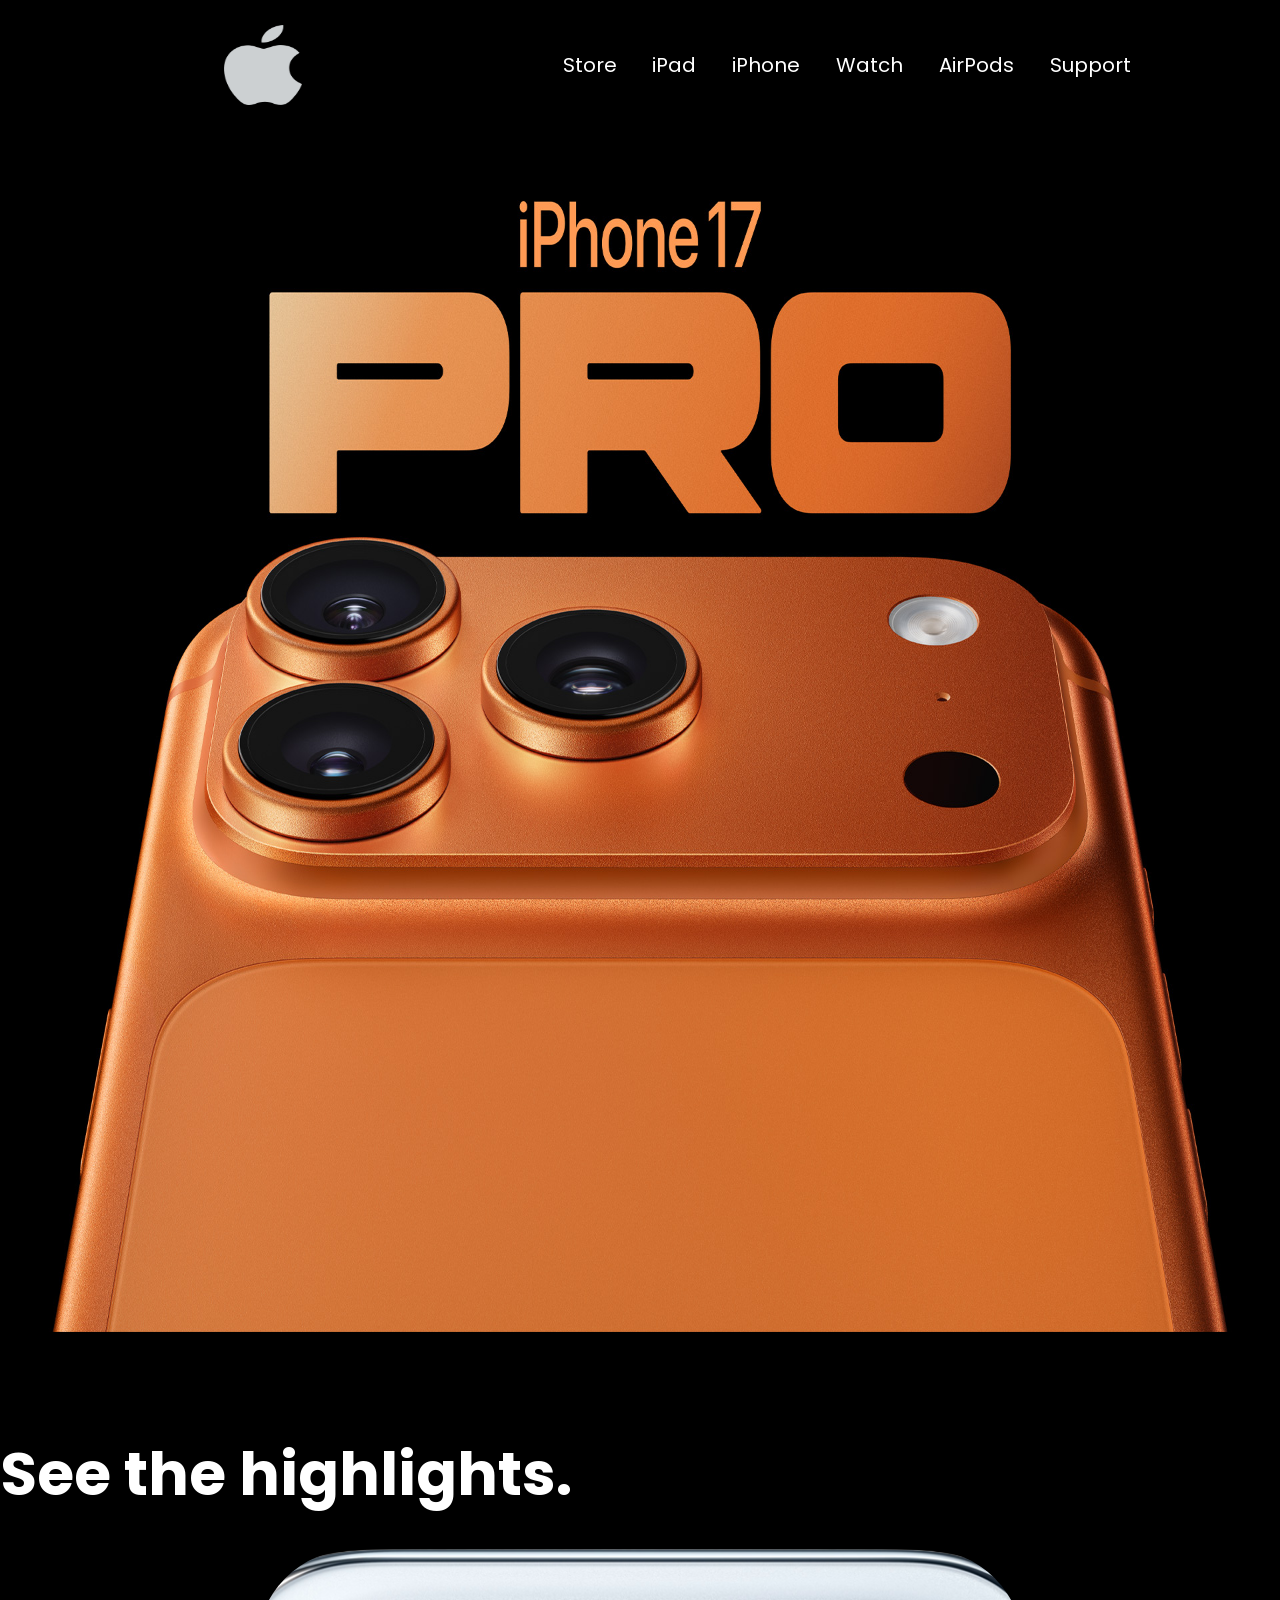
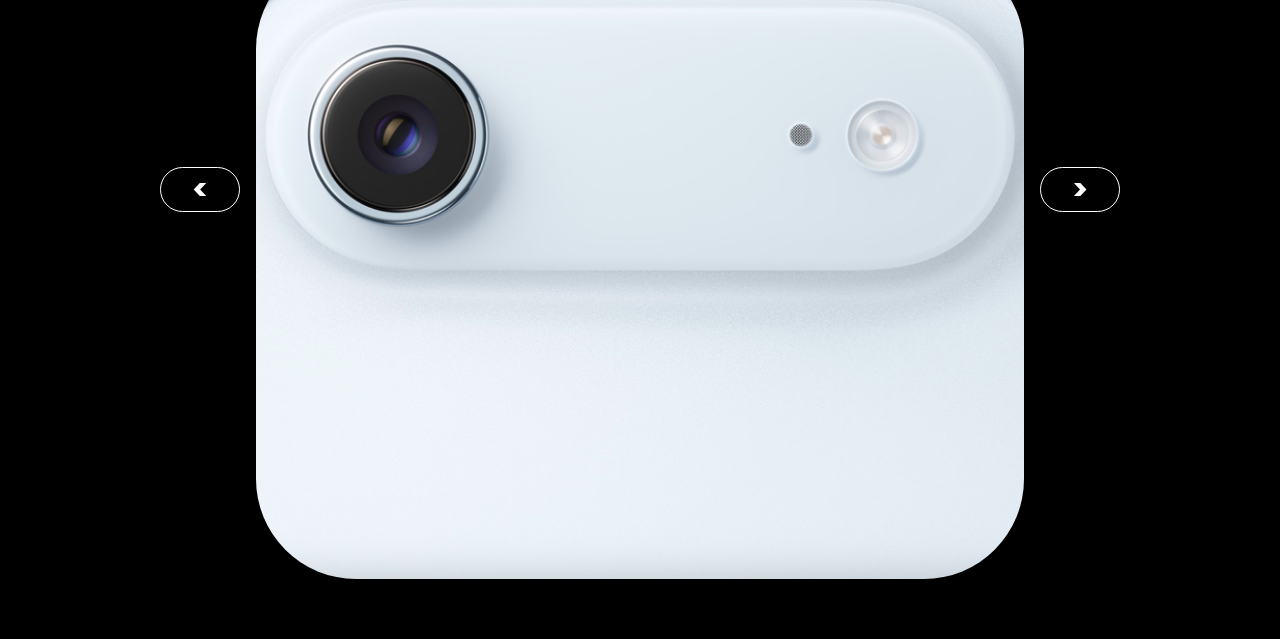
==== commit eb590af8: "⚡ Bolt: optimize Google Fonts and hero LCP in Project5 Co-authored-by: KenRogers-xpro <183752896+Ken" ====
--- a/Project5/index.html
+++ b/Project5/index.html
@@ -1,69 +1,73 @@
-<!DOCTYPE html>
+<!doctype html>
 <html lang="en">
+  <head>
+    <meta charset="UTF-8" />
+    <meta name="viewport" content="width=device-width, initial-scale=1.0" />
+    <title>Iphone 17 pro max</title>
+    <link rel="stylesheet" href="styles.css" />
+    <link rel="preconnect" href="https://fonts.googleapis.com" />
+    <link rel="preconnect" href="https://fonts.gstatic.com" crossorigin />
+    <!-- Performance optimization: Only load weights used by the page (400 regular and 700 bold), saving ~89% font CSS payload -->
+    <link
+      href="https://fonts.googleapis.com/css2?family=Poppins:wght@400;700&display=swap"
+      rel="stylesheet"
+    />
+  </head>
 
-<head>
-    <meta charset="UTF-8">
-    <meta name="viewport" content="width=device-width, initial-scale=1.0">
-    <title>Iphone 17 pro max</title>
-    <link rel="stylesheet" href="styles.css">
-    <link rel="preconnect" href="https://fonts.googleapis.com">
-    <link rel="preconnect" href="https://fonts.gstatic.com" crossorigin>
-    <!-- Performance optimization: Only load weights used by the page (400 and 700 normal), saving ~89% font CSS payload -->
-    <link
-        href="https://fonts.googleapis.com/css2?family=Poppins:wght@400;700&display=swap"
-        rel="stylesheet">
-</head>
-
-<body>
+  <body>
     <header class="header">
-        <div class="logo">
-            <!-- Performance: Explicit intrinsic dimensions prevent layout shifts (CLS) -->
-            <img src="./Assets/apple_179309.png" alt="the apple logo" width="512" height="512">
-            <!-- <h3>Apple</h3> -->
-        </div>
-        <div class="links">
-            <a href="#">Store</a>
-            <!-- <a href="#">Mac</a> -->
-            <a href="#">iPad</a>
-            <a href="#">iPhone</a>
-            <a href="#">Watch</a>
-            <a href="#">AirPods</a>
-            <!-- <a href="#">TV & Home</a> -->
-            <!-- <a href="#">Entertainment</a> -->
-            <!-- <a href="#">Accessories</a> -->
-            <a href="#">Support</a>
-
-        </div>
-
+      <div class="logo">
+        <!-- Performance: Explicit intrinsic dimensions prevent layout shifts (CLS) -->
+        <img
+          src="./Assets/apple_179309.png"
+          alt="the apple logo"
+          width="512"
+          height="512"
+        />
+        <!-- <h3>Apple</h3> -->
+      </div>
+      <div class="links">
+        <a href="#">Store</a>
+        <!-- <a href="#">Mac</a> -->
+        <a href="#">iPad</a>
+        <a href="#">iPhone</a>
+        <a href="#">Watch</a>
+        <a href="#">AirPods</a>
+        <!-- <a href="#">TV & Home</a> -->
+        <!-- <a href="#">Entertainment</a> -->
+        <!-- <a href="#">Accessories</a> -->
+        <a href="#">Support</a>
+      </div>
     </header>
     <section class="main">
-        <div class="hero-image">
-            <!-- Performance: High priority fetching for above-the-fold LCP image and intrinsic dimensions to avoid layout shift -->
-            <img src="./Assets/hero__bdntboqignj6_xlarge.jpg" alt="Iphone 17 pro max" fetchpriority="high" width="1920" height="1132">
-        </div>
-
+      <div class="hero-image">
+        <!-- Performance: High priority fetching for above-the-fold LCP image and intrinsic dimensions to avoid layout shift -->
+        <img
+          src="./Assets/hero__bdntboqignj6_xlarge.jpg"
+          alt="Iphone 17 pro max"
+          fetchpriority="high"
+          width="1920"
+          height="1132"
+        />
+      </div>
     </section>
     <section id="specs" class="specs">
-        <div class="intro">
-            <h1>
-                See the highlights.
-            </h1>
+      <div class="intro">
+        <h1>See the highlights.</h1>
+      </div>
+      <div class="carousel">
+        <div class="slider-container">
+          <div id="slider1" class="slider"></div>
+          <div id="slider2" class="slider"></div>
+          <div id="slider3" class="slider"></div>
         </div>
-        <div class="carousel">
-            <div class="slider-container">
-                <div id="slider1" class="slider"></div>
-                <div id="slider2" class="slider"></div>
-                <div id="slider3" class="slider"></div>
-            </div>
-        </div>
+      </div>
 
-        <div class="navigations">
-            <button class="prev" id="prev"><</button>
-            <button class="next" id="next">></button>
-        </div>
-
+      <div class="navigations">
+        <button class="prev" id="prev"><</button>
+        <button class="next" id="next">></button>
+      </div>
     </section>
     <script src="scripts.js"></script>
-</body>
-
-</html>+  </body>
+</html>
--- a/Project5/styles.css
+++ b/Project5/styles.css
@@ -1,173 +1,165 @@
-*{
-    padding: 0;
-    margin: 0;
-    box-sizing: border-box;
-    font-family: 'poppins', sans-serif;
+* {
+  padding: 0;
+  margin: 0;
+  box-sizing: border-box;
+  font-family: "poppins", sans-serif;
 }
-body{
-    background: paleturquoise;
-    width: 100%;
-    height: 100vh;
-
+body {
+  background: paleturquoise;
+  width: 100%;
+  height: 100vh;
 }
-.header{
-    background: none;
-    width: 100%;
-    height: 130px;
-    display: flex;
-    justify-content: space-evenly;
-    align-items: center;
-    backdrop-filter: blur(10px);
-    position: fixed;
+.header {
+  background: none;
+  width: 100%;
+  height: 130px;
+  display: flex;
+  justify-content: space-evenly;
+  align-items: center;
+  backdrop-filter: blur(10px);
+  position: fixed;
 }
-.header img{
-    width: 100px;
-    height: 80px;
-    margin: 10px 20px;
-    color: #ffff;
+.header-scroll {
+  backdrop-filter: blur(10px);
 }
-.header .logo{
-    /* background: tomato; */
-    width: 300px;
-    height: 130px;
-    display: flex;
-    justify-content: center;
-    align-items: center;
+.header img {
+  width: 100px;
+  height: 80px;
+  margin: 10px 20px;
+  color: #ffff;
 }
-.header .logo h3{
-    font-size: 35px;
-    color: #ffff;
-
+.header .logo {
+  /* background: tomato; */
+  width: 300px;
+  height: 130px;
+  display: flex;
+  justify-content: center;
+  align-items: center;
 }
-.header .links{
-    /* background: palegreen; */
-    width: 50%;
-    height: 130px;
-    display: flex;
-    justify-content: space-evenly;
-    align-items: center;
-    text-decoration: none;
+.header .logo h3 {
+  font-size: 35px;
+  color: #ffff;
 }
-.header .links a{
-    text-decoration: none;
-    color: #ffff;
-    font-size: 20px;
-
+.header .links {
+  /* background: palegreen; */
+  width: 50%;
+  height: 130px;
+  display: flex;
+  justify-content: space-evenly;
+  align-items: center;
+  text-decoration: none;
 }
-.header .links a:hover{
-    color: tomato;
-    border-bottom: 2px solid tomato;
-    transition: 0.5s;
+.header .links a {
+  text-decoration: none;
+  color: #ffff;
+  font-size: 20px;
 }
-.main{
-    width: 100%;
-    background: rgb(0, 0, 0);
-    
+.header .links a:hover {
+  color: tomato;
+  border-bottom: 2px solid tomato;
+  transition: 0.5s;
 }
-.main .hero-image{
-    width: 100%;
-    
-
+.main {
+  width: 100%;
+  background: rgb(0, 0, 0);
 }
-.main .hero-image img{
-    width: 100%;
-    margin-top: 200px;
+.main .hero-image {
+  width: 100%;
+}
+.main .hero-image img {
+  width: 100%;
+  margin-top: 200px;
 }
 /* These are the phone highlights */
 
-.specs{
-    width: 100%;
-    height: 100vh;
-    background: rgb(0, 0, 0);
-    display: flex;
-    flex-direction: column;
-    justify-content: center;
-    align-items: center;
-    /* border-radius: 20px; */
+.specs {
+  width: 100%;
+  height: 100vh;
+  background: rgb(0, 0, 0);
+  display: flex;
+  flex-direction: column;
+  justify-content: center;
+  align-items: center;
+  /* border-radius: 20px; */
 }
-.specs .intro{
-    width: 100%;
-    height: 150px;
-    display: flex;
-    justify-content: left;
-    align-items: center;
-    color: #ffff;
+.specs .intro {
+  width: 100%;
+  height: 150px;
+  display: flex;
+  justify-content: left;
+  align-items: center;
+  color: #ffff;
 }
-.specs .intro h1{
-    font-size: 60px;
+.specs .intro h1 {
+  font-size: 60px;
 }
-.slider-container{
-    width: 100%;
-    max-width: 60vw;
-    height: 70vh;
-    /* background-color: rgb(243, 141, 7); */
-    display: flex;
-    /* flex-direction: row; */
-    /* justify-content: center; */
-    /* align-items: center; */
-    position: relative;
-    /* overflow: hidden; */
-    /* Performance: Specific transform transition and GPU layer promotion for smooth 60fps sliding */
-    will-change: transform;
-    transition: transform 0.5s ease;
+.slider-container {
+  width: 100%;
+  max-width: 60vw;
+  height: 70vh;
+  /* background-color: rgb(243, 141, 7); */
+  display: flex;
+  /* flex-direction: row; */
+  /* justify-content: center; */
+  /* align-items: center; */
+  position: relative;
+  /* overflow: hidden; */
+  /* Performance: Specific transform transition and GPU layer promotion for smooth 60fps sliding */
+  will-change: transform;
+  transition: transform 0.5s ease;
 }
-.slider{
-    min-width: 100%;
-    height: 100%;
-    /* background: palegreen; */
-    border-radius: 100px;
+.slider {
+  min-width: 100%;
+  height: 100%;
+  /* background: palegreen; */
+  border-radius: 100px;
 }
 
-#slider1{
-    background: url(./Assets/iPhone-Air-PNG.png) no-repeat center center/cover;
+#slider1 {
+  background: url(./Assets/iPhone-Air-PNG.png) no-repeat center center/cover;
 }
-#slider2{
-    background: url(./Assets/Apple-iPhone-17-Pro-PNG-1.png) no-repeat center center/cover;
+#slider2 {
+  background: url(./Assets/Apple-iPhone-17-Pro-PNG-1.png) no-repeat center
+    center/cover;
 }
-#slider3{
-    background: url(./Assets/iphone-17-green.jpg) no-repeat center center/cover;
+#slider3 {
+  background: url(./Assets/iphone-17-green.jpg) no-repeat center center/cover;
 }
 
-.navigations{
-    /* background: silver; */
-    width: 100%;
-    height: 50px;
-    display: flex;
-    justify-content: space-evenly;
-    align-items: center;
-    position: absolute;
-    gap: 50%;
+.navigations {
+  /* background: silver; */
+  width: 100%;
+  height: 50px;
+  display: flex;
+  justify-content: space-evenly;
+  align-items: center;
+  position: absolute;
+  gap: 50%;
 }
-.navigations button{
-    width: 80px;
-    height: 90%;
-    border: 1px solid rgb(255, 255, 255);
-    background: none;
-    font-size: 30px;
-    cursor: pointer;
-    border-radius: 50px;
-    transition: 0.5s;
-    color: #ffff;
-    font-weight: bold;
-
-    
-
+.navigations button {
+  width: 80px;
+  height: 90%;
+  border: 1px solid rgb(255, 255, 255);
+  background: none;
+  font-size: 30px;
+  cursor: pointer;
+  border-radius: 50px;
+  transition: 0.5s;
+  color: #ffff;
+  font-weight: bold;
 }
-.navigations button:hover{
-    background-color: rgb(255, 115, 0);
-    color: #ffff;
+.navigations button:hover {
+  background-color: rgb(255, 115, 0);
+  color: #ffff;
 }
 
 .carousel {
-    width: 80%;
-    max-width: 60vw;
-    height: 70vh;
-    /* border: 2px solid green; */
-    display: flex;
-    
-    /* position: relative; */
-    overflow: hidden;
+  width: 80%;
+  max-width: 60vw;
+  height: 70vh;
+  /* border: 2px solid green; */
+  display: flex;
+
+  /* position: relative; */
+  overflow: hidden;
 }
-
-
-
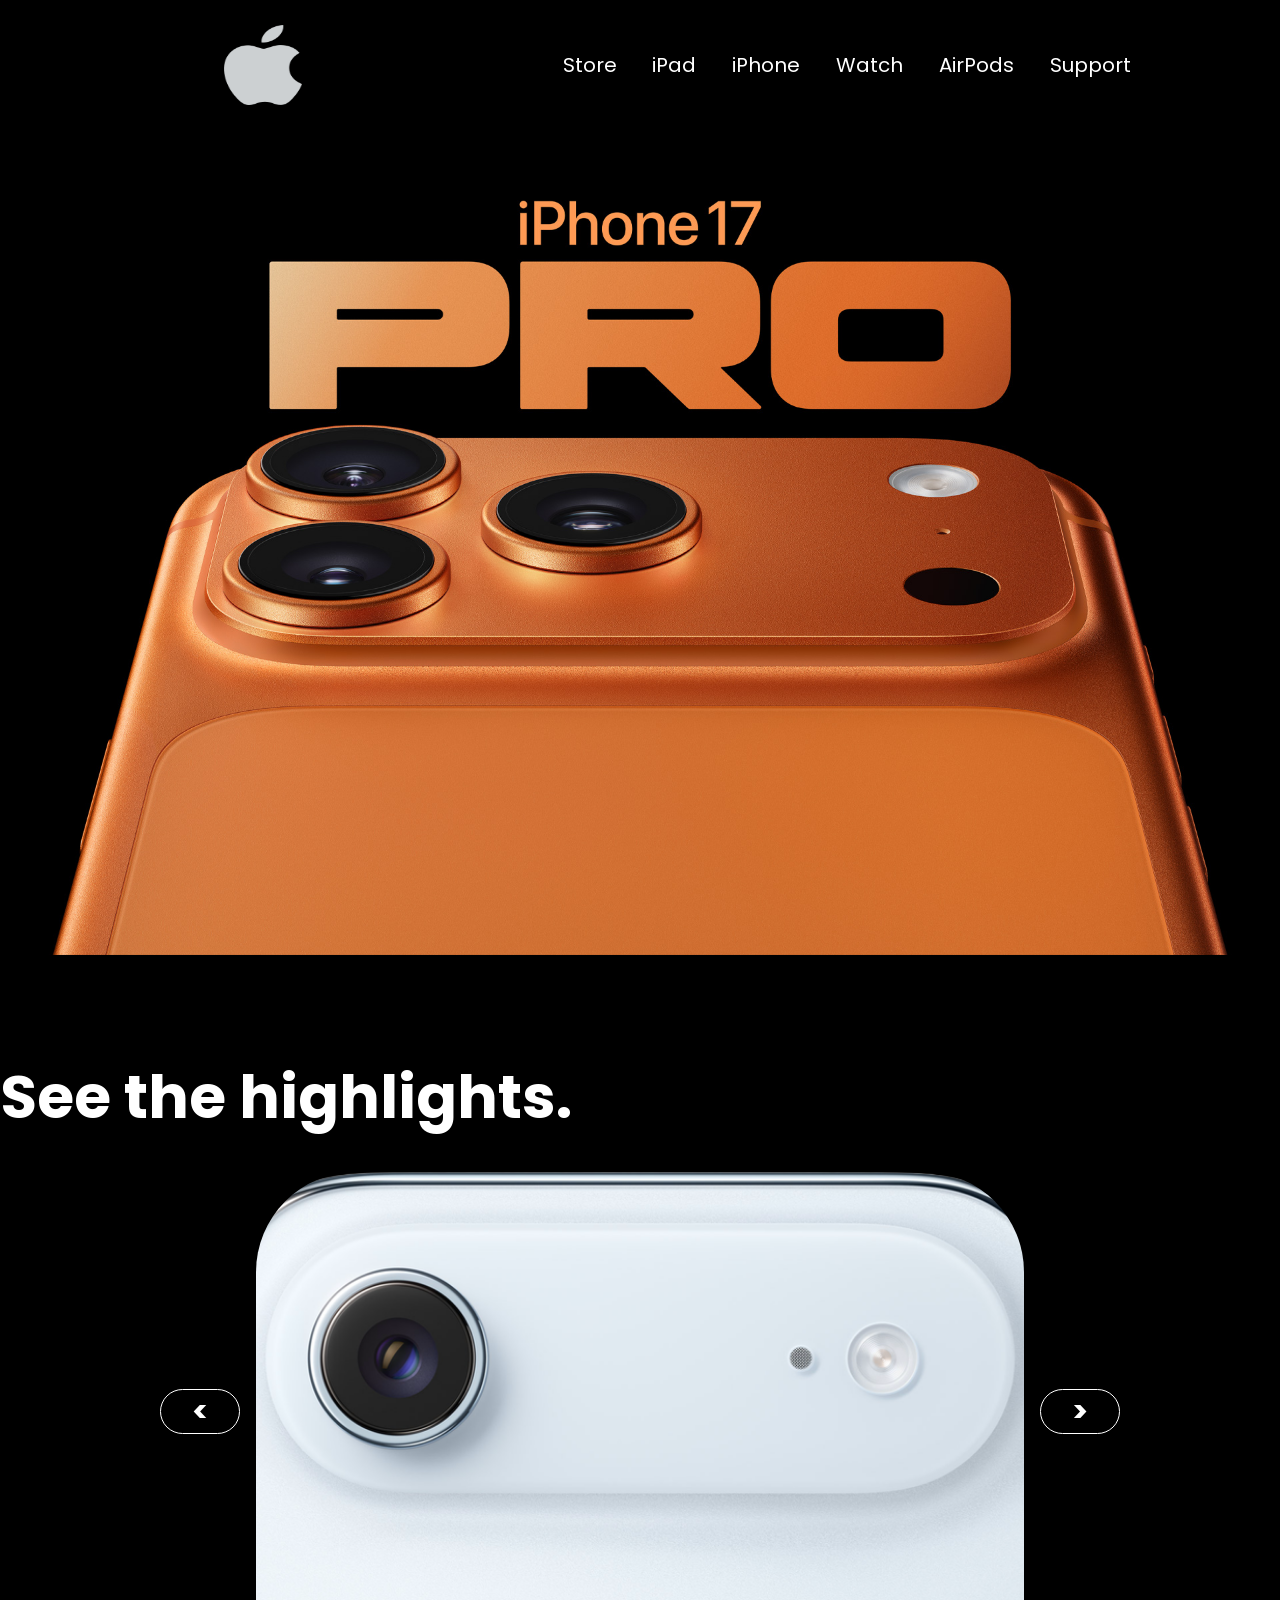
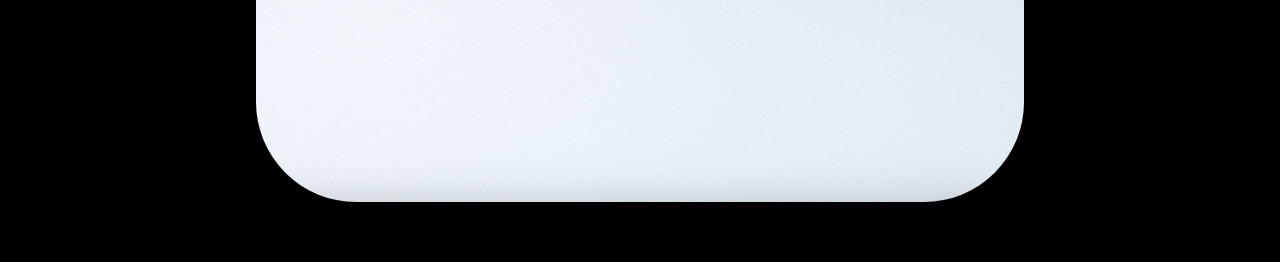
==== commit 969cd675: "⚡ Bolt: optimize Google Fonts payload in Project5 Prune unused font weights and styles from Google F" ====
--- a/Project5/index.html
+++ b/Project5/index.html
@@ -1,73 +1,67 @@
-<!doctype html>
+<!DOCTYPE html>
 <html lang="en">
-  <head>
-    <meta charset="UTF-8" />
-    <meta name="viewport" content="width=device-width, initial-scale=1.0" />
+
+<head>
+    <meta charset="UTF-8">
+    <meta name="viewport" content="width=device-width, initial-scale=1.0">
     <title>Iphone 17 pro max</title>
-    <link rel="stylesheet" href="styles.css" />
-    <link rel="preconnect" href="https://fonts.googleapis.com" />
-    <link rel="preconnect" href="https://fonts.gstatic.com" crossorigin />
-    <!-- Performance optimization: Only load weights used by the page (400 regular and 700 bold), saving ~89% font CSS payload -->
+    <link rel="stylesheet" href="styles.css">
+    <link rel="preconnect" href="https://fonts.googleapis.com">
+    <link rel="preconnect" href="https://fonts.gstatic.com" crossorigin>
+    <!-- Bolt optimization: Only load Poppins weights 400 and 700 used by the page, reducing font CSS payload by ~89% (~22KB to ~2.4KB) -->
     <link
-      href="https://fonts.googleapis.com/css2?family=Poppins:wght@400;700&display=swap"
-      rel="stylesheet"
-    />
-  </head>
+        href="https://fonts.googleapis.com/css2?family=Poppins:wght@400;700&display=swap"
+        rel="stylesheet">
+</head>
 
-  <body>
+<body>
     <header class="header">
-      <div class="logo">
-        <!-- Performance: Explicit intrinsic dimensions prevent layout shifts (CLS) -->
-        <img
-          src="./Assets/apple_179309.png"
-          alt="the apple logo"
-          width="512"
-          height="512"
-        />
-        <!-- <h3>Apple</h3> -->
-      </div>
-      <div class="links">
-        <a href="#">Store</a>
-        <!-- <a href="#">Mac</a> -->
-        <a href="#">iPad</a>
-        <a href="#">iPhone</a>
-        <a href="#">Watch</a>
-        <a href="#">AirPods</a>
-        <!-- <a href="#">TV & Home</a> -->
-        <!-- <a href="#">Entertainment</a> -->
-        <!-- <a href="#">Accessories</a> -->
-        <a href="#">Support</a>
-      </div>
+        <div class="logo">
+            <img src="./Assets/apple_179309.png" alt="the apple logo">
+            <!-- <h3>Apple</h3> -->
+        </div>
+        <div class="links">
+            <a href="#">Store</a>
+            <!-- <a href="#">Mac</a> -->
+            <a href="#">iPad</a>
+            <a href="#">iPhone</a>
+            <a href="#">Watch</a>
+            <a href="#">AirPods</a>
+            <!-- <a href="#">TV & Home</a> -->
+            <!-- <a href="#">Entertainment</a> -->
+            <!-- <a href="#">Accessories</a> -->
+            <a href="#">Support</a>
+
+        </div>
+
     </header>
     <section class="main">
-      <div class="hero-image">
-        <!-- Performance: High priority fetching for above-the-fold LCP image and intrinsic dimensions to avoid layout shift -->
-        <img
-          src="./Assets/hero__bdntboqignj6_xlarge.jpg"
-          alt="Iphone 17 pro max"
-          fetchpriority="high"
-          width="1920"
-          height="1132"
-        />
-      </div>
+        <div class="hero-image">
+            <img src="./Assets/hero__bdntboqignj6_xlarge.jpg" alt="Iphone 17 pro max">
+        </div>
+
     </section>
     <section id="specs" class="specs">
-      <div class="intro">
-        <h1>See the highlights.</h1>
-      </div>
-      <div class="carousel">
-        <div class="slider-container">
-          <div id="slider1" class="slider"></div>
-          <div id="slider2" class="slider"></div>
-          <div id="slider3" class="slider"></div>
+        <div class="intro">
+            <h1>
+                See the highlights.
+            </h1>
         </div>
-      </div>
+        <div class="carousel">
+            <div class="slider-container">
+                <div id="slider1" class="slider"></div>
+                <div id="slider2" class="slider"></div>
+                <div id="slider3" class="slider"></div>
+            </div>
+        </div>
 
-      <div class="navigations">
-        <button class="prev" id="prev"><</button>
-        <button class="next" id="next">></button>
-      </div>
+        <div class="navigations">
+            <button class="prev" id="prev"><</button>
+            <button class="next" id="next">></button>
+        </div>
+
     </section>
     <script src="scripts.js"></script>
-  </body>
-</html>
+</body>
+
+</html>
